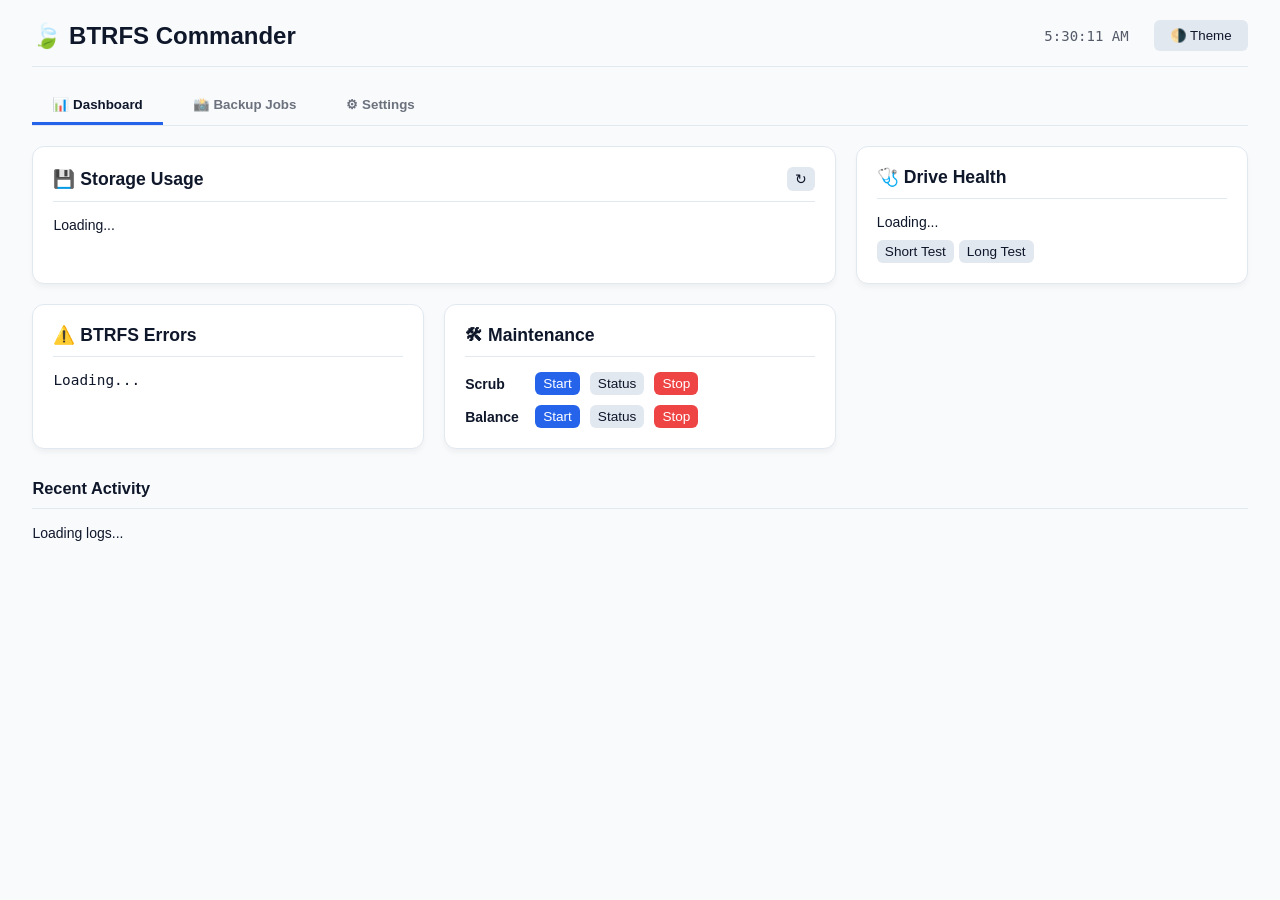
==== static/index.html @ 56ff6495 "Dev Init" ====
<!DOCTYPE html>
<html lang="en">
<head>
    <meta charset="UTF-8">
    <meta name="viewport" content="width=device-width, initial-scale=1.0">
    <title>BTRFS Commander</title>
    <style>
        :root {
            --bg: #f8fafc; --card: #ffffff; --text: #0f172a; --border: #e2e8f0;
            --accent: #2563eb; --accent-hover: #1d4ed8;
            --danger: #ef4444; --danger-bg: #fee2e2;
            --log-bg: #1e293b; --modal-overlay: rgba(0,0,0,0.75);
        }
        [data-theme="dark"] {
            --bg: #0f172a; --card: #1e293b; --text: #f1f5f9; --border: #334155;
            --accent: #3b82f6; --accent-hover: #60a5fa;
            --danger: #ef4444; --danger-bg: #450a0a;
            --log-bg: #020617;
        }
        body { font-family: -apple-system, BlinkMacSystemFont, "Segoe UI", Roboto, sans-serif; background: var(--bg); color: var(--text); margin: 0; padding: 20px; font-size: 14px; }
        .container { max-width: 98%; margin: 0 auto; }
        
        /* Layout */
        header { display: flex; justify-content: space-between; align-items: center; margin-bottom: 20px; border-bottom: 1px solid var(--border); padding-bottom: 15px; }
        h1 { margin: 0; font-size: 1.5rem; display: flex; align-items: center; gap: 10px; }
        
        /* Tabs */
        .tab-nav { display: flex; gap: 10px; margin-bottom: 20px; border-bottom: 1px solid var(--border); }
        .tab-btn { padding: 10px 20px; background: transparent; border: none; border-bottom: 3px solid transparent; color: var(--text); font-weight: 600; cursor: pointer; opacity: 0.6; transition: 0.2s; }
        .tab-btn:hover { opacity: 1; background: var(--border); }
        .tab-btn.active { border-bottom-color: var(--accent); opacity: 1; }
        .tab-content { display: none; animation: fadeIn 0.3s; }
        .tab-content.active { display: block; }
        @keyframes fadeIn { from { opacity: 0; transform: translateY(5px); } to { opacity: 1; transform: translateY(0); } }

        /* Grid */
        .grid { display: grid; grid-template-columns: repeat(auto-fit, minmax(350px, 1fr)); gap: 20px; }
        .card { background: var(--card); padding: 20px; border-radius: 12px; border: 1px solid var(--border); box-shadow: 0 4px 6px -1px rgba(0,0,0,0.05); display: flex; flex-direction: column; }
        h2 { margin: 0 0 15px 0; font-size: 1.1rem; border-bottom: 1px solid var(--border); padding-bottom: 10px; display: flex; justify-content: space-between; align-items: center; }

        /* Components */
        .btn { padding: 8px 16px; border-radius: 6px; border: none; cursor: pointer; font-weight: 500; background: var(--border); color: var(--text); transition: 0.2s; display: inline-flex; align-items: center; gap: 5px; }
        .btn:hover { filter: brightness(0.9); }
        .btn-primary { background: var(--accent); color: white; }
        .btn-danger { background: var(--danger); color: white; }
        .btn-sm { padding: 4px 8px; font-size: 0.85rem; }
        
        input, select { padding: 8px; width: 100%; border: 1px solid var(--border); border-radius: 6px; background: var(--bg); color: var(--text); box-sizing: border-box; }
        .form-group { margin-bottom: 15px; }
        label { display: block; margin-bottom: 5px; font-weight: 600; font-size: 0.9rem; }

        /* Specific Status Items */
        .ok-bold { font-weight: bold; color: #10b981; font-size: 1.1em; }
        .err-red { color: #ef4444; font-weight: bold; }

        /* Storage Bar */
        .storage-bar { height: 20px; background: var(--border); border-radius: 10px; overflow: hidden; display: flex; margin: 15px 0; }
        .seg { height: 100%; transition: width 0.5s ease; }
        .seg-used { background: var(--accent); }
        .seg-meta { background: #f59e0b; }
        .seg-free { background: #10b981; }
        .legend { display: flex; gap: 15px; font-size: 0.85rem; }
        .dot { width: 10px; height: 10px; border-radius: 50%; display: inline-block; margin-right: 5px; }

        /* Logs */
        .log-box { max-height: 400px; overflow-y: auto; display: flex; flex-direction: column; gap: 8px; }
        .log-entry { background: var(--bg); padding: 10px; border-radius: 6px; border: 1px solid var(--border); cursor: pointer; }
        .log-header { display: flex; justify-content: space-between; font-weight: 600; font-size: 0.9rem; }
        .log-meta { font-size: 0.8rem; opacity: 0.7; margin-top: 2px; }
        .log-output { display: none; background: var(--log-bg); color: #10b981; padding: 10px; border-radius: 4px; font-family: monospace; font-size: 0.85rem; margin-top: 10px; white-space: pre-wrap; }
        .log-entry.open .log-output { display: block; }
        
        .st-Success { color: #10b981; } .st-Failed { color: #ef4444; } .st-Warning { color: #f59e0b; }

        /* Modals */
        .modal { position: fixed; top: 0; left: 0; width: 100%; height: 100%; background: var(--modal-overlay); display: none; align-items: center; justify-content: center; z-index: 1000; backdrop-filter: blur(4px); }
        .modal.active { display: flex; }
        .modal-content { background: var(--card); width: 800px; max-width: 95%; max-height: 90vh; border-radius: 12px; padding: 25px; display: flex; flex-direction: column; box-shadow: 0 20px 25px -5px rgba(0,0,0,0.1); }
        .modal-body { overflow-y: auto; flex: 1; margin: 15px 0; border: 1px solid var(--border); border-radius: 6px; }
        
        /* Tables & Lists */
        .list-item { padding: 10px; border-bottom: 1px solid var(--border); display: flex; justify-content: space-between; align-items: center; }
        .list-item:hover { background: var(--bg); }
        .list-item.selected { background: var(--accent); color: white; }
        
        /* Job Cards */
        .job-card { background: var(--bg); border: 1px solid var(--border); border-radius: 8px; padding: 15px; margin-bottom: 15px; }
    </style>
</head>
<body>
    <div class="container">
        <header>
            <h1>🍃 BTRFS Commander</h1>
            <div style="display:flex; gap:10px; align-items:center">
                <span id="clock" style="font-family:monospace; margin-right:15px; opacity:0.7"></span>
                <button class="btn" onclick="toggleTheme()">🌗 Theme</button>
                <button class="btn btn-danger" onclick="logout()" id="logoutBtn" style="display:none">Logout</button>
            </div>
        </header>

        <div class="tab-nav">
            <button class="tab-btn active" onclick="switchTab('dashboard')">📊 Dashboard</button>
            <button class="tab-btn" onclick="switchTab('jobs')">📸 Backup Jobs</button>
            <button class="tab-btn" onclick="switchTab('settings')">⚙ Settings</button>
        </div>

        <!-- DASHBOARD TAB -->
        <div id="dashboard" class="tab-content active">
            <div class="grid">
                <!-- Storage -->
                <div class="card" style="grid-column: span 2;">
                    <h2>💾 Storage Usage <button class="btn btn-sm" onclick="loadStorage()">↻</button></h2>
                    <div id="storageLoading">Loading...</div>
                    <div id="storageContent" style="display:none">
                        <div class="storage-bar">
                            <div id="barUsed" class="seg seg-used" style="width:0%"></div>
                            <div id="barMeta" class="seg seg-meta" style="width:0%"></div>
                            <div id="barFree" class="seg seg-free" style="width:0%"></div>
                        </div>
                        <div class="legend">
                            <span><span class="dot seg-used"></span>Data: <b id="valUsed"></b></span>
                            <span><span class="dot seg-meta"></span>Metadata: <b id="valMeta"></b></span>
                            <span><span class="dot seg-free"></span>Free: <b id="valFree"></b></span>
                            <span style="margin-left:auto; color:gray">Unallocated: <b id="valUnalloc" style="color:var(--text)"></b></span>
                        </div>
                    </div>
                </div>

                <!-- Health -->
                <div class="card">
                    <h2>🩺 Drive Health</h2>
                    <div id="smartData">Loading...</div>
                    <div style="margin-top:10px; display:flex; gap:5px;">
                        <button class="btn btn-sm" onclick="runSmart('short')">Short Test</button>
                        <button class="btn btn-sm" onclick="runSmart('long')">Long Test</button>
                    </div>
                </div>

                <!-- BTRFS Stats -->
                <div class="card">
                    <h2>⚠️ BTRFS Errors</h2>
                    <div id="btrfsStats" style="font-family:monospace; font-size:0.9rem;">Loading...</div>
                </div>

                <!-- Maintenance -->
                <div class="card">
                    <h2>🛠 Maintenance</h2>
                    <div style="display:flex; flex-direction:column; gap:10px;">
                        <div style="display:flex; gap:10px; align-items:center;">
                            <strong style="width:60px">Scrub</strong>
                            <button class="btn btn-primary btn-sm" onclick="doAction('scrub','start')">Start</button>
                            <button class="btn btn-sm" onclick="doAction('scrub','status',true)">Status</button>
                            <button class="btn btn-danger btn-sm" onclick="doAction('scrub','cancel')">Stop</button>
                        </div>
                        <div style="display:flex; gap:10px; align-items:center;">
                            <strong style="width:60px">Balance</strong>
                            <button class="btn btn-primary btn-sm" onclick="doAction('balance','start')">Start</button>
                            <button class="btn btn-sm" onclick="doAction('balance','status',true)">Status</button>
                            <button class="btn btn-danger btn-sm" onclick="doAction('balance','cancel')">Stop</button>
                        </div>
                    </div>
                </div>
            </div>

            <h3 style="margin-top:30px; border-bottom:1px solid var(--border); padding-bottom:10px;">Recent Activity</h3>
            <div id="dashLogs" class="log-box">Loading logs...</div>
        </div>

        <!-- JOBS TAB -->
        <div id="jobs" class="tab-content">
            <div class="grid">
                <div class="card" style="grid-column: span 2">
                    <h2>📸 Backup Jobs <button class="btn btn-primary btn-sm" onclick="editJob('new')">+ New Job</button></h2>
                    <div id="jobList">Loading...</div>
                </div>
                
                <div class="card">
                    <h2>⚠️ Danger Zone</h2>
                    <div style="display:flex; flex-direction:column; gap:10px;">
                        <button class="btn" onclick="clearLogs()">Clear Log History</button>
                        <button class="btn btn-danger" onclick="purgeAll()">🔥 Purge ALL Snapshots</button>
                    </div>
                </div>
            </div>
            
            <h3 style="margin-top:30px;">Full History</h3>
            <div id="fullLogs" class="log-box"></div>
        </div>

        <!-- SETTINGS TAB -->
        <div id="settings" class="tab-content">
            <div class="card" style="max-width:600px">
                <h2>⚙ Global Settings</h2>
                <form id="globalForm">
                    <div class="form-group">
                        <label>Target Drive (Scrub/Balance/Health)</label>
                        <input type="text" id="target_drive" placeholder="/host/mnt/data">
                        <small style="opacity:0.7">The drive mounted in Docker to perform maintenance on.</small>
                    </div>

                    <div class="form-group">
                        <label>Log Level</label>
                        <select id="log_level">
                            <option value="NONE">None</option>
                            <option value="DEFAULT">Default (Standard)</option>
                            <option value="VERBOSE">Verbose (Debug everything)</option>
                        </select>
                    </div>

                    <h3>Global Schedules</h3>
                    <div id="globalScheds"></div>

                    <button type="submit" class="btn btn-primary" style="width:100%; justify-content:center; margin-top:20px;">Save Global Config</button>
                </form>
            </div>
        </div>
    </div>

    <!-- Job Modal (Updated with Advanced Features) -->
    <div id="jobModal" class="modal">
        <div class="modal-content">
            <h2>Edit Backup Job</h2>
            <form id="jobForm">
                <input type="hidden" id="j_id">
                <div class="form-group"><label>Name</label><input type="text" id="j_name" required></div>
                <div style="display:grid; grid-template-columns:1fr 1fr; gap:15px;">
                    <div class="form-group"><label>Source Path</label><input type="text" id="j_src" required></div>
                    <div class="form-group"><label>Destination Path</label><input type="text" id="j_dest" required></div>
                </div>
                
                <div style="display:grid; grid-template-columns:1fr 1fr; gap:15px; margin-bottom:15px;">
                    <div style="background:var(--bg); padding:15px; border-radius:8px;">
                        <label style="display:flex; justify-content:space-between"><span>Schedule</span> <input type="checkbox" id="j_sched_en" style="width:auto"></label>
                        <div style="display:flex; gap:5px; margin-top:5px;">
                            <select id="j_sched_type"><option value="every_x">Every X</option><option value="cron">Cron</option></select>
                            <input type="text" id="j_sched_val" placeholder="15" style="width:50px">
                            <select id="j_sched_unit" style="width:70px"><option value="minutes">Min</option><option value="hours">Hr</option><option value="days">Day</option></select>
                        </div>
                    </div>
                    <div style="background:var(--bg); padding:15px; border-radius:8px;">
                        <label style="display:flex; justify-content:space-between"><span>Retention</span> <input type="checkbox" id="j_ret_en" style="width:auto"></label>
                        <div style="display:flex; gap:5px; margin-top:5px;">
                            <select id="j_ret_mode"><option value="count">Count</option><option value="time">Time</option></select>
                            <input type="number" id="j_ret_val" placeholder="10" style="width:50px">
                            <select id="j_ret_unit" style="width:70px"><option value="days">Day</option><option value="weeks">Wk</option></select>
                        </div>
                    </div>
                </div>

                <details style="background:var(--bg); padding:15px; border-radius:8px; margin-bottom:15px;">
                    <summary style="cursor:pointer; font-weight:600">Advanced (Hooks & Replication)</summary>
                    <div style="margin-top:10px; display:grid; gap:10px;">
                        <div class="form-group"><label>Pre-Hook Command</label><input type="text" id="j_pre" placeholder="e.g. docker stop db"></div>
                        <div class="form-group"><label>Post-Hook Command</label><input type="text" id="j_post" placeholder="e.g. docker start db"></div>
                        <hr style="width:100%; border:0; border-top:1px solid var(--border)">
                        <label style="display:flex; gap:10px; align-items:center;">
                            <input type="checkbox" id="j_repl_en" style="width:auto"> Enable Replication (Send/Receive)
                        </label>
                        <div class="form-group"><label>Replication Target</label><input type="text" id="j_repl_dest" placeholder="/host/mnt/backup_drive/folder"></div>
                    </div>
                </details>

                <div style="margin-top:20px; display:flex; justify-content:flex-end; gap:10px;">
                    <button type="button" class="btn btn-danger" onclick="deleteJob()">Delete</button>
                    <button type="button" class="btn" onclick="closeModal('jobModal')">Cancel</button>
                    <button type="submit" class="btn btn-primary">Save Job</button>
                </div>
            </form>
        </div>
    </div>

    <!-- Output Modal -->
    <div id="outputModal" class="modal">
        <div class="modal-content" style="height: auto; max-height:80vh;">
            <h2>Command Output <button class="btn btn-sm" onclick="closeModal('outputModal')" style="float:right">Close</button></h2>
            <div id="cmdOutput" class="log-output" style="display:block; max-height:50vh; overflow:auto;"></div>
        </div>
    </div>

    <!-- Snapshots List Modal (Updated with Diff & Rollback) -->
    <div id="snapListModal" class="modal">
        <div class="modal-content">
            <div style="display:flex; justify-content:space-between; align-items:center; margin-bottom:10px;">
                <h2 style="margin:0">Snapshots</h2>
                <div style="display:flex; gap:10px">
                    <button class="btn btn-primary btn-sm" onclick="compareSnapshots()">🔍 Compare Selected (2)</button>
                    <button class="btn btn-sm" onclick="closeModal('snapListModal')">Close</button>
                </div>
            </div>
            <div id="snapListContainer" class="modal-body"></div>
        </div>
    </div>

    <!-- Browser Modal -->
    <div id="browserModal" class="modal">
        <div class="modal-content">
            <h2>Browse <button class="btn btn-sm" onclick="closeModal('browserModal')" style="float:right">Close</button></h2>
            <div style="padding:10px; background:var(--bg); margin-bottom:10px; display:flex; gap:10px; align-items:center;">
                <button class="btn btn-sm" onclick="browseUp()">⬆ Up</button>
                <code id="browserPath" style="flex:1"></code>
            </div>
            <div id="fileList" class="modal-body"></div>
        </div>
    </div>

    <script>
        const API = '/api';
        let config = { jobs: [] };
        let currentBrowserPath = "";
        let selectedSnaps = [];
        let currentJobId = "";

        // --- Core ---
        function switchTab(id) {
            document.querySelectorAll('.tab-content').forEach(e => e.classList.remove('active'));
            document.querySelectorAll('.tab-btn').forEach(e => e.classList.remove('active'));
            document.getElementById(id).classList.add('active');
            event.target.classList.add('active');
            if(id === 'dashboard') loadDashboard();
            if(id === 'jobs') renderJobs();
        }

        async function loadConfig() {
            const res = await fetch(`${API}/config`);
            if(res.status === 401) { document.body.innerHTML = "<h2 style='text-align:center'>Unauthorized. <a href='/api/login'>Login</a></h2>"; return; }
            config = await res.json();
            
            // Global
            document.getElementById('target_drive').value = config.target_drive || '';
            document.getElementById('log_level').value = config.log_level || 'DEFAULT';
            
            // Scheds
            const renderSched = (key, name, c) => `
                <div style="display:flex; justify-content:space-between; align-items:center; background:var(--bg); padding:10px; border-radius:6px; margin-bottom:5px;">
                    <span>${name}</span>
                    <div style="display:flex; gap:5px; align-items:center;">
                        <input type="checkbox" style="width:auto" ${c.enabled?'checked':''} onchange="config.${key}.enabled=this.checked">
                        <input type="text" value="${c.value}" style="width:60px" onchange="config.${key}.value=this.value">
                        <select style="width:80px" onchange="config.${key}.unit=this.value">
                            <option value="days" ${c.unit=='days'?'selected':''}>Days</option>
                            <option value="hours" ${c.unit=='hours'?'selected':''}>Hrs</option>
                        </select>
                    </div>
                </div>`;
            
            document.getElementById('globalScheds').innerHTML = 
                renderSched('scrub_sched', 'Auto Scrub', config.scrub_sched) +
                renderSched('balance_sched', 'Auto Balance', config.balance_sched);

            renderJobs();
            loadDashboard();
            
            // Check Auth Cookie for Logout Button
            if(document.cookie.includes('session_token')) document.getElementById('logoutBtn').style.display = 'block';
        }

        function logout() {
            document.cookie = "session_token=; expires=Thu, 01 Jan 1970 00:00:00 UTC; path=/;";
            window.location.reload();
        }

        // --- Dashboard ---
        async function loadDashboard() {
            fetch(`${API}/storage/usage`).then(r=>r.json()).then(data => {
                document.getElementById('storageLoading').style.display = 'none';
                document.getElementById('storageContent').style.display = 'block';
                const toGB = (b) => (b/1024/1024/1024).toFixed(1) + " GB";
                document.getElementById('valUsed').innerText = toGB(data.used);
                document.getElementById('valMeta').innerText = toGB(data.metadata_used);
                document.getElementById('valFree').innerText = toGB(data.free);
                document.getElementById('valUnalloc').innerText = toGB(data.device_unallocated);
                
                const usedPct = (data.used / data.device_size) * 100;
                const metaPct = ((data.device_allocated - data.used) / data.device_size) * 100; // rough approx for visuals
                const freePct = 100 - usedPct - metaPct;
                document.getElementById('barUsed').style.width = usedPct + "%";
                document.getElementById('barMeta').style.width = metaPct + "%";
                document.getElementById('barFree').style.width = freePct + "%";
            });

            fetch(`${API}/health/btrfs`).then(r=>r.json()).then(data => {
                let html = "";
                for(const [dev, stats] of Object.entries(data)) {
                    let rows = "";
                    for(const [k,v] of Object.entries(stats)) {
                        let color = (v === "OK" || v == "0") ? "#10b981" : "#ef4444";
                        let weight = (v === "OK") ? "ok-bold" : (v!="0"?"err-red":"");
                        rows += `<div>${k}: <span class="${weight}" style="color:${color}">${v}</span></div>`;
                    }
                    html += `<div style="margin-bottom:5px;"><strong>${dev}</strong>${rows}</div>`;
                }
                document.getElementById('btrfsStats').innerHTML = html || "No stats";
            });

            fetch(`${API}/health/smart`).then(r=>r.json()).then(data => {
                const s = data.smart_status?.passed ? "PASSED" : "FAILED";
                const c = data.smart_status?.passed ? "#10b981" : "#ef4444";
                document.getElementById('smartData').innerHTML = `
                    <div>Model: <b>${data.model_name || 'Unknown'}</b></div>
                    <div>Status: <b style="color:${c}">${s}</b></div>
                    <div>Temp: <b>${data.temperature?.current || '?'}°C</b></div>
                `;
            });
            loadLogs();
        }

        // --- Jobs ---
        function renderJobs() {
            const list = document.getElementById('jobList');
            if(!config.jobs || config.jobs.length === 0) { list.innerHTML = "<p style='padding:20px; text-align:center'>No jobs configured.</p>"; return; }
            
            list.innerHTML = config.jobs.map((j, i) => `
                <div class="job-card">
                    <div style="display:flex; justify-content:space-between; margin-bottom:10px;">
                        <h3 style="margin:0">${j.name}</h3>
                        <div>
                            <button class="btn btn-sm" onclick="editJob(${i})">Edit</button>
                            <button class="btn btn-primary btn-sm" onclick="runJob('${j.id}')">Run Now</button>
                        </div>
                    </div>
                    <div style="display:grid; grid-template-columns:1fr 1fr; gap:10px; font-size:0.9rem; opacity:0.8;">
                        <div>Src: ${j.source}</div>
                        <div>Dest: ${j.dest}</div>
                        <div>Sched: ${j.schedule.enabled ? j.schedule.value + ' ' + j.schedule.unit : 'Off'}</div>
                        <div>Hooks: ${j.pre_command || j.post_command ? '✅' : '❌'}</div>
                    </div>
                    <button class="btn btn-sm" style="width:100%; margin-top:10px;" onclick="viewSnapshots('${j.id}')">📂 View Snapshots</button>
                </div>
            `).join('');
        }

        // --- Modals & Actions ---
        
        async function doAction(type, action, output=false) {
            if(!confirm("Are you sure?")) return;
            const res = await fetch(`${API}/action/${type}?action=${action}`);
            const data = await res.json();
            if(output) pollLog(data.id); else { alert("Started"); loadLogs(); }
        }

        async function runJob(id) {
            if(!confirm("Run job?")) return;
            await fetch(`${API}/action/job?id=${id}`);
            loadLogs();
        }

        async function runSmart(type) {
            const res = await fetch(`${API}/health/test?type=${type}`);
            const data = await res.json();
            pollLog(data.id);
        }

        async function loadLogs() {
            const res = await fetch(`${API}/history`);
            const logs = await res.json();
            const render = (ls) => ls.map(l => `
                <div class="log-entry" onclick="this.classList.toggle('open')">
                    <div class="log-header">
                        <span>${l.emoji} ${l.type}</span>
                        <span class="st-${l.status.split(' ')[0]}">${l.status}</span>
                    </div>
                    <div class="log-meta">${l.timestamp} • ${l.duration}</div>
                    <div class="log-output">${l.output}</div>
                </div>
            `).join('');
            document.getElementById('dashLogs').innerHTML = render(logs.slice(0, 8));
            document.getElementById('fullLogs').innerHTML = render(logs);
        }

        function pollLog(id) {
            document.getElementById('outputModal').classList.add('active');
            const el = document.getElementById('cmdOutput');
            el.innerText = "Waiting for output...";
            const interval = setInterval(async () => {
                const res = await fetch(`${API}/history`);
                const logs = await res.json();
                const l = logs.find(x => x.id === id);
                if(l) {
                    el.innerText = l.output || "Running...";
                    if(l.status !== "Running...") clearInterval(interval);
                }
            }, 1000);
        }

        // --- Snapshots & Diff & Restore ---
        async function viewSnapshots(jobId) {
            currentJobId = jobId;
            selectedSnaps = [];
            document.getElementById('snapListModal').classList.add('active');
            const res = await fetch(`${API}/snapshots/list?job_id=${jobId}`);
            const list = await res.json();
            document.getElementById('snapListContainer').innerHTML = list.length ? list.map(s => `
                <div class="list-item">
                    <div style="display:flex; align-items:center; gap:10px;">
                        <input type="checkbox" onchange="selectSnap(this, '${s.path}')">
                        <div>
                            <div style="font-weight:bold; font-family:monospace">${s.name}</div>
                            <div style="font-size:0.8rem; opacity:0.6">${s.date}</div>
                        </div>
                    </div>
                    <div style="display:flex; gap:5px;">
                        <button class="btn btn-sm" onclick="rollback('${s.path}')" title="Restore this version">♻️</button>
                        <button class="btn btn-sm" onclick="browse('${s.path}')">📂</button>
                        <button class="btn btn-danger btn-sm" onclick="delSnap('${s.path}')">🗑</button>
                    </div>
                </div>
            `).join('') : "No snapshots found.";
        }

        function selectSnap(cb, path) {
            if(cb.checked) selectedSnaps.push(path);
            else selectedSnaps = selectedSnaps.filter(p => p !== path);
        }

        async function compareSnapshots() {
            if(selectedSnaps.length !== 2) { alert("Select exactly 2 snapshots to compare."); return; }
            const res = await fetch(`${API}/snapshots/diff?a=${encodeURIComponent(selectedSnaps[0])}&b=${encodeURIComponent(selectedSnaps[1])}`);
            const data = await res.json();
            pollLog(data.id);
        }

        async function rollback(path) {
            if(confirm("⚠ WARNING: This will overwrite your current live data with this snapshot! The current state will be saved as a backup folder. Continue?")) {
                const res = await fetch(`${API}/snapshots/rollback?job_id=${currentJobId}&path=${encodeURIComponent(path)}`);
                if(res.ok) { alert("Rollback triggered. Reboot might be required depending on path."); loadLogs(); }
            }
        }

        async function browse(path) {
            currentBrowserPath = path;
            document.getElementById('browserModal').classList.add('active');
            document.getElementById('browserPath').innerText = path;
            
            const res = await fetch(`${API}/browser/list?path=${encodeURIComponent(path)}`);
            if(!res.ok) { document.getElementById('fileList').innerHTML = "Access Denied"; return; }
            const files = await res.json();
            
            document.getElementById('fileList').innerHTML = files.map(f => `
                <div class="list-item" onclick="${f.is_dir ? `browse('${f.path.replace(/\\/g, "\\\\")}')` : `download('${f.path.replace(/\\/g, "\\\\")}')`}">
                    <span style="display:flex; align-items:center; gap:10px;">
                        ${f.is_dir ? '📁' : '📄'} ${f.name}
                    </span>
                    <span style="font-size:0.8rem; opacity:0.6">${(f.size/1024).toFixed(1)} KB</span>
                </div>
            `).join('');
        }

        function browseUp() { const p = currentBrowserPath.split('/'); p.pop(); browse(p.join('/')); }
        function download(path) { window.location.href = `${API}/browser/download?path=${encodeURIComponent(path)}`; }
        async function delSnap(path) { if(confirm("Delete?")) { await fetch(`${API}/snapshots/delete?path=${encodeURIComponent(path)}`); viewSnapshots(currentJobId); } }
        async function clearLogs() { if(confirm("Clear?")) { await fetch(`${API}/logs/clear`); loadLogs(); } }
        async function purgeAll() { if(prompt("Type DELETE") === "DELETE") { await fetch(`${API}/action/purge_all`); loadLogs(); } }

        // --- Config Logic ---
        document.getElementById('globalForm').onsubmit = async (e) => {
            e.preventDefault();
            config.target_drive = document.getElementById('target_drive').value;
            config.log_level = document.getElementById('log_level').value;
            await saveConfig();
        };

        async function saveConfig() {
            await fetch(`${API}/config`, { method:'POST', body: JSON.stringify(config) });
            alert("Saved");
            loadConfig();
        }

        // Job Editing
        function editJob(idx) {
            document.getElementById('jobModal').classList.add('active');
            if(idx === 'new') {
                document.getElementById('jobForm').reset();
                document.getElementById('j_id').value = "new";
            } else {
                const j = config.jobs[idx];
                document.getElementById('j_id').value = j.id;
                document.getElementById('j_name').value = j.name;
                document.getElementById('j_src').value = j.source;
                document.getElementById('j_dest').value = j.dest;
                // Sched
                document.getElementById('j_sched_en').checked = j.schedule.enabled;
                document.getElementById('j_sched_type').value = j.schedule.type;
                document.getElementById('j_sched_val').value = j.schedule.value;
                document.getElementById('j_sched_unit').value = j.schedule.unit;
                // Ret
                document.getElementById('j_ret_en').checked = j.retention.enabled;
                document.getElementById('j_ret_mode').value = j.retention.mode;
                document.getElementById('j_ret_val').value = j.retention.value;
                document.getElementById('j_ret_unit').value = j.retention.unit;
                // Advanced
                document.getElementById('j_pre').value = j.pre_command || "";
                document.getElementById('j_post').value = j.post_command || "";
                document.getElementById('j_repl_en').checked = j.replication?.enabled || false;
                document.getElementById('j_repl_dest').value = j.replication?.target_dest || "";
            }
        }

        document.getElementById('jobForm').onsubmit = (e) => {
            e.preventDefault();
            const id = document.getElementById('j_id').value;
            const job = {
                id: id === "new" ? Date.now().toString() : id,
                name: document.getElementById('j_name').value,
                source: document.getElementById('j_src').value,
                dest: document.getElementById('j_dest').value,
                schedule: {
                    enabled: document.getElementById('j_sched_en').checked,
                    type: document.getElementById('j_sched_type').value,
                    value: document.getElementById('j_sched_val').value,
                    unit: document.getElementById('j_sched_unit').value,
                },
                retention: {
                    enabled: document.getElementById('j_ret_en').checked,
                    mode: document.getElementById('j_ret_mode').value,
                    value: parseInt(document.getElementById('j_ret_val').value),
                    unit: document.getElementById('j_ret_unit').value,
                },
                pre_command: document.getElementById('j_pre').value,
                post_command: document.getElementById('j_post').value,
                replication: {
                    enabled: document.getElementById('j_repl_en').checked,
                    target_dest: document.getElementById('j_repl_dest').value
                }
            };

            if(id === "new") { if(!config.jobs) config.jobs=[]; config.jobs.push(job); }
            else { const i = config.jobs.findIndex(x=>x.id===id); if(i>-1) config.jobs[i]=job; }
            
            saveConfig();
            closeModal('jobModal');
        };

        function deleteJob() {
            if(!confirm("Delete Job?")) return;
            const id = document.getElementById('j_id').value;
            config.jobs = config.jobs.filter(x => x.id !== id);
            saveConfig();
            closeModal('jobModal');
        }

        // Utils
        function closeModal(id) { document.getElementById(id).classList.remove('active'); }
        function toggleTheme() {
            const b = document.body;
            b.setAttribute('data-theme', b.getAttribute('data-theme')==='dark'?'light':'dark');
        }
        setInterval(() => document.getElementById('clock').innerText = new Date().toLocaleTimeString(), 1000);

        // Init
        loadConfig();
        setInterval(loadDashboard, 10000);
    </script>
</body>
</html>
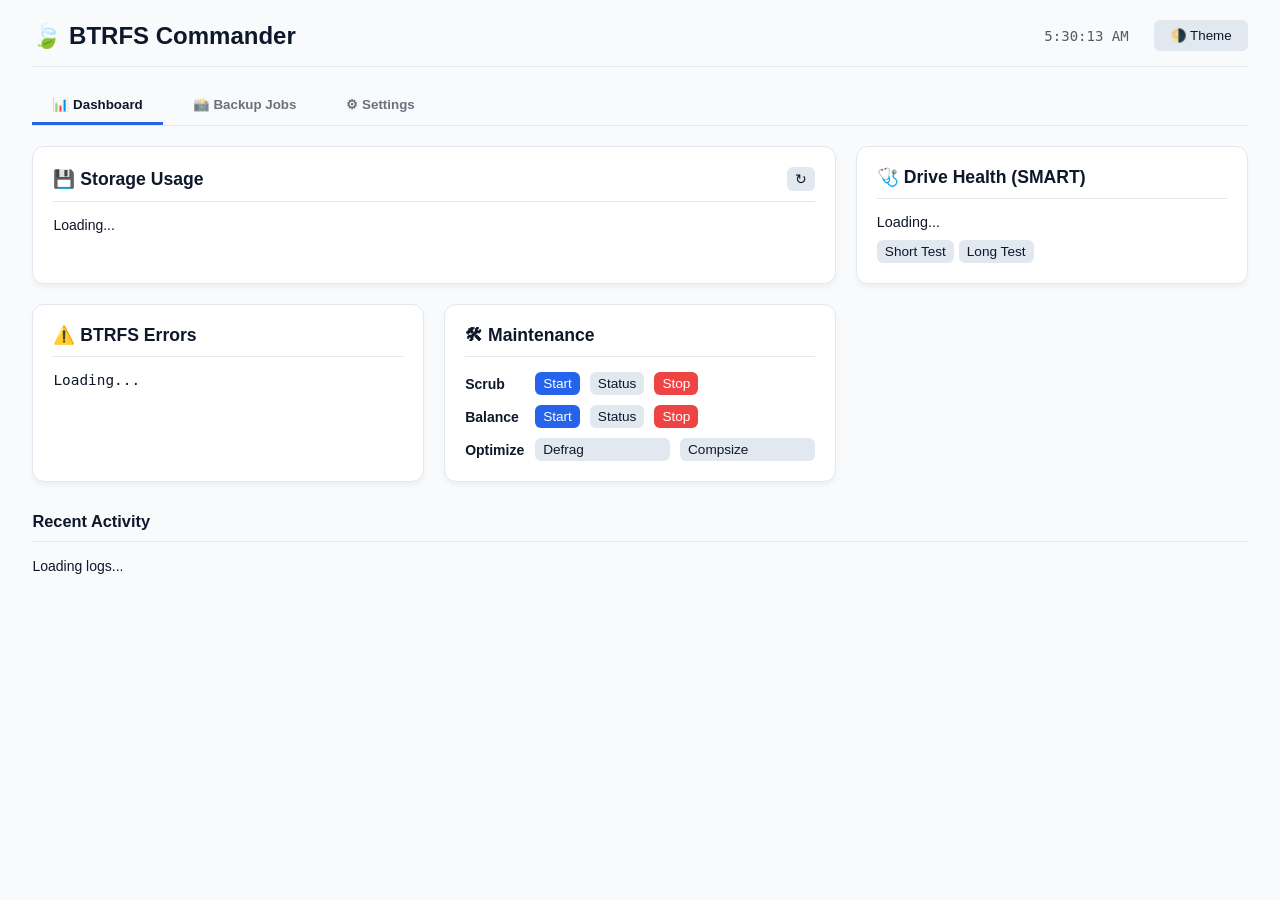
==== commit bd4eb29f: "Fix: bugs" ====
--- a/static/index.html
+++ b/static/index.html
@@ -4,88 +4,8 @@
     <meta charset="UTF-8">
     <meta name="viewport" content="width=device-width, initial-scale=1.0">
     <title>BTRFS Commander</title>
-    <style>
-        :root {
-            --bg: #f8fafc; --card: #ffffff; --text: #0f172a; --border: #e2e8f0;
-            --accent: #2563eb; --accent-hover: #1d4ed8;
-            --danger: #ef4444; --danger-bg: #fee2e2;
-            --log-bg: #1e293b; --modal-overlay: rgba(0,0,0,0.75);
-        }
-        [data-theme="dark"] {
-            --bg: #0f172a; --card: #1e293b; --text: #f1f5f9; --border: #334155;
-            --accent: #3b82f6; --accent-hover: #60a5fa;
-            --danger: #ef4444; --danger-bg: #450a0a;
-            --log-bg: #020617;
-        }
-        body { font-family: -apple-system, BlinkMacSystemFont, "Segoe UI", Roboto, sans-serif; background: var(--bg); color: var(--text); margin: 0; padding: 20px; font-size: 14px; }
-        .container { max-width: 98%; margin: 0 auto; }
-        
-        /* Layout */
-        header { display: flex; justify-content: space-between; align-items: center; margin-bottom: 20px; border-bottom: 1px solid var(--border); padding-bottom: 15px; }
-        h1 { margin: 0; font-size: 1.5rem; display: flex; align-items: center; gap: 10px; }
-        
-        /* Tabs */
-        .tab-nav { display: flex; gap: 10px; margin-bottom: 20px; border-bottom: 1px solid var(--border); }
-        .tab-btn { padding: 10px 20px; background: transparent; border: none; border-bottom: 3px solid transparent; color: var(--text); font-weight: 600; cursor: pointer; opacity: 0.6; transition: 0.2s; }
-        .tab-btn:hover { opacity: 1; background: var(--border); }
-        .tab-btn.active { border-bottom-color: var(--accent); opacity: 1; }
-        .tab-content { display: none; animation: fadeIn 0.3s; }
-        .tab-content.active { display: block; }
-        @keyframes fadeIn { from { opacity: 0; transform: translateY(5px); } to { opacity: 1; transform: translateY(0); } }
-
-        /* Grid */
-        .grid { display: grid; grid-template-columns: repeat(auto-fit, minmax(350px, 1fr)); gap: 20px; }
-        .card { background: var(--card); padding: 20px; border-radius: 12px; border: 1px solid var(--border); box-shadow: 0 4px 6px -1px rgba(0,0,0,0.05); display: flex; flex-direction: column; }
-        h2 { margin: 0 0 15px 0; font-size: 1.1rem; border-bottom: 1px solid var(--border); padding-bottom: 10px; display: flex; justify-content: space-between; align-items: center; }
-
-        /* Components */
-        .btn { padding: 8px 16px; border-radius: 6px; border: none; cursor: pointer; font-weight: 500; background: var(--border); color: var(--text); transition: 0.2s; display: inline-flex; align-items: center; gap: 5px; }
-        .btn:hover { filter: brightness(0.9); }
-        .btn-primary { background: var(--accent); color: white; }
-        .btn-danger { background: var(--danger); color: white; }
-        .btn-sm { padding: 4px 8px; font-size: 0.85rem; }
-        
-        input, select { padding: 8px; width: 100%; border: 1px solid var(--border); border-radius: 6px; background: var(--bg); color: var(--text); box-sizing: border-box; }
-        .form-group { margin-bottom: 15px; }
-        label { display: block; margin-bottom: 5px; font-weight: 600; font-size: 0.9rem; }
-
-        /* Specific Status Items */
-        .ok-bold { font-weight: bold; color: #10b981; font-size: 1.1em; }
-        .err-red { color: #ef4444; font-weight: bold; }
-
-        /* Storage Bar */
-        .storage-bar { height: 20px; background: var(--border); border-radius: 10px; overflow: hidden; display: flex; margin: 15px 0; }
-        .seg { height: 100%; transition: width 0.5s ease; }
-        .seg-used { background: var(--accent); }
-        .seg-meta { background: #f59e0b; }
-        .seg-free { background: #10b981; }
-        .legend { display: flex; gap: 15px; font-size: 0.85rem; }
-        .dot { width: 10px; height: 10px; border-radius: 50%; display: inline-block; margin-right: 5px; }
-
-        /* Logs */
-        .log-box { max-height: 400px; overflow-y: auto; display: flex; flex-direction: column; gap: 8px; }
-        .log-entry { background: var(--bg); padding: 10px; border-radius: 6px; border: 1px solid var(--border); cursor: pointer; }
-        .log-header { display: flex; justify-content: space-between; font-weight: 600; font-size: 0.9rem; }
-        .log-meta { font-size: 0.8rem; opacity: 0.7; margin-top: 2px; }
-        .log-output { display: none; background: var(--log-bg); color: #10b981; padding: 10px; border-radius: 4px; font-family: monospace; font-size: 0.85rem; margin-top: 10px; white-space: pre-wrap; }
-        .log-entry.open .log-output { display: block; }
-        
-        .st-Success { color: #10b981; } .st-Failed { color: #ef4444; } .st-Warning { color: #f59e0b; }
-
-        /* Modals */
-        .modal { position: fixed; top: 0; left: 0; width: 100%; height: 100%; background: var(--modal-overlay); display: none; align-items: center; justify-content: center; z-index: 1000; backdrop-filter: blur(4px); }
-        .modal.active { display: flex; }
-        .modal-content { background: var(--card); width: 800px; max-width: 95%; max-height: 90vh; border-radius: 12px; padding: 25px; display: flex; flex-direction: column; box-shadow: 0 20px 25px -5px rgba(0,0,0,0.1); }
-        .modal-body { overflow-y: auto; flex: 1; margin: 15px 0; border: 1px solid var(--border); border-radius: 6px; }
-        
-        /* Tables & Lists */
-        .list-item { padding: 10px; border-bottom: 1px solid var(--border); display: flex; justify-content: space-between; align-items: center; }
-        .list-item:hover { background: var(--bg); }
-        .list-item.selected { background: var(--accent); color: white; }
-        
-        /* Job Cards */
-        .job-card { background: var(--bg); border: 1px solid var(--border); border-radius: 8px; padding: 15px; margin-bottom: 15px; }
-    </style>
+    <link rel="stylesheet" href="css/style.css">
+    <script type="module" src="js/app.js"></script>
 </head>
 <body>
     <div class="container">
@@ -128,8 +48,8 @@
 
                 <!-- Health -->
                 <div class="card">
-                    <h2>🩺 Drive Health</h2>
-                    <div id="smartData">Loading...</div>
+                    <h2>🩺 Drive Health (SMART)</h2>
+                    <div id="smartData" style="font-size:0.9rem">Loading...</div>
                     <div style="margin-top:10px; display:flex; gap:5px;">
                         <button class="btn btn-sm" onclick="runSmart('short')">Short Test</button>
                         <button class="btn btn-sm" onclick="runSmart('long')">Long Test</button>
@@ -158,6 +78,11 @@
                             <button class="btn btn-sm" onclick="doAction('balance','status',true)">Status</button>
                             <button class="btn btn-danger btn-sm" onclick="doAction('balance','cancel')">Stop</button>
                         </div>
+                        <div style="display:flex; gap:10px; align-items:center;">
+                            <strong style="width:60px">Optimize</strong>
+                            <button class="btn btn-sm" style="flex:1" onclick="doAction('defrag')">Defrag</button>
+                            <button class="btn btn-sm" style="flex:1" onclick="doAction('compsize','',true)">Compsize</button>
+                        </div>
                     </div>
                 </div>
             </div>
@@ -173,7 +98,6 @@
                     <h2>📸 Backup Jobs <button class="btn btn-primary btn-sm" onclick="editJob('new')">+ New Job</button></h2>
                     <div id="jobList">Loading...</div>
                 </div>
-                
                 <div class="card">
                     <h2>⚠️ Danger Zone</h2>
                     <div style="display:flex; flex-direction:column; gap:10px;">
@@ -182,7 +106,6 @@
                     </div>
                 </div>
             </div>
-            
             <h3 style="margin-top:30px;">Full History</h3>
             <div id="fullLogs" class="log-box"></div>
         </div>
@@ -193,30 +116,26 @@
                 <h2>⚙ Global Settings</h2>
                 <form id="globalForm">
                     <div class="form-group">
-                        <label>Target Drive (Scrub/Balance/Health)</label>
+                        <label>Target Drive</label>
                         <input type="text" id="target_drive" placeholder="/host/mnt/data">
-                        <small style="opacity:0.7">The drive mounted in Docker to perform maintenance on.</small>
-                    </div>
-
+                    </div>
                     <div class="form-group">
                         <label>Log Level</label>
                         <select id="log_level">
                             <option value="NONE">None</option>
-                            <option value="DEFAULT">Default (Standard)</option>
-                            <option value="VERBOSE">Verbose (Debug everything)</option>
+                            <option value="DEFAULT">Default</option>
+                            <option value="VERBOSE">Verbose</option>
                         </select>
                     </div>
-
                     <h3>Global Schedules</h3>
                     <div id="globalScheds"></div>
-
                     <button type="submit" class="btn btn-primary" style="width:100%; justify-content:center; margin-top:20px;">Save Global Config</button>
                 </form>
             </div>
         </div>
     </div>
 
-    <!-- Job Modal (Updated with Advanced Features) -->
+    <!-- Job Modal (WITH RESTORED ADVANCED SECTION) -->
     <div id="jobModal" class="modal">
         <div class="modal-content">
             <h2>Edit Backup Job</h2>
@@ -240,7 +159,7 @@
                     <div style="background:var(--bg); padding:15px; border-radius:8px;">
                         <label style="display:flex; justify-content:space-between"><span>Retention</span> <input type="checkbox" id="j_ret_en" style="width:auto"></label>
                         <div style="display:flex; gap:5px; margin-top:5px;">
-                            <select id="j_ret_mode"><option value="count">Count</option><option value="time">Time</option></select>
+                            <select id="j_ret_mode" onchange="toggleJobRetentionUI()"><option value="count">Count</option><option value="time">Time</option></select>
                             <input type="number" id="j_ret_val" placeholder="10" style="width:50px">
                             <select id="j_ret_unit" style="width:70px"><option value="days">Day</option><option value="weeks">Wk</option></select>
                         </div>
@@ -272,12 +191,12 @@
     <!-- Output Modal -->
     <div id="outputModal" class="modal">
         <div class="modal-content" style="height: auto; max-height:80vh;">
-            <h2>Command Output <button class="btn btn-sm" onclick="closeModal('outputModal')" style="float:right">Close</button></h2>
+            <h2>Output <button class="btn btn-sm" onclick="closeModal('outputModal')" style="float:right">Close</button></h2>
             <div id="cmdOutput" class="log-output" style="display:block; max-height:50vh; overflow:auto;"></div>
         </div>
     </div>
 
-    <!-- Snapshots List Modal (Updated with Diff & Rollback) -->
+    <!-- Snapshots List Modal -->
     <div id="snapListModal" class="modal">
         <div class="modal-content">
             <div style="display:flex; justify-content:space-between; align-items:center; margin-bottom:10px;">
@@ -302,353 +221,5 @@
             <div id="fileList" class="modal-body"></div>
         </div>
     </div>
-
-    <script>
-        const API = '/api';
-        let config = { jobs: [] };
-        let currentBrowserPath = "";
-        let selectedSnaps = [];
-        let currentJobId = "";
-
-        // --- Core ---
-        function switchTab(id) {
-            document.querySelectorAll('.tab-content').forEach(e => e.classList.remove('active'));
-            document.querySelectorAll('.tab-btn').forEach(e => e.classList.remove('active'));
-            document.getElementById(id).classList.add('active');
-            event.target.classList.add('active');
-            if(id === 'dashboard') loadDashboard();
-            if(id === 'jobs') renderJobs();
-        }
-
-        async function loadConfig() {
-            const res = await fetch(`${API}/config`);
-            if(res.status === 401) { document.body.innerHTML = "<h2 style='text-align:center'>Unauthorized. <a href='/api/login'>Login</a></h2>"; return; }
-            config = await res.json();
-            
-            // Global
-            document.getElementById('target_drive').value = config.target_drive || '';
-            document.getElementById('log_level').value = config.log_level || 'DEFAULT';
-            
-            // Scheds
-            const renderSched = (key, name, c) => `
-                <div style="display:flex; justify-content:space-between; align-items:center; background:var(--bg); padding:10px; border-radius:6px; margin-bottom:5px;">
-                    <span>${name}</span>
-                    <div style="display:flex; gap:5px; align-items:center;">
-                        <input type="checkbox" style="width:auto" ${c.enabled?'checked':''} onchange="config.${key}.enabled=this.checked">
-                        <input type="text" value="${c.value}" style="width:60px" onchange="config.${key}.value=this.value">
-                        <select style="width:80px" onchange="config.${key}.unit=this.value">
-                            <option value="days" ${c.unit=='days'?'selected':''}>Days</option>
-                            <option value="hours" ${c.unit=='hours'?'selected':''}>Hrs</option>
-                        </select>
-                    </div>
-                </div>`;
-            
-            document.getElementById('globalScheds').innerHTML = 
-                renderSched('scrub_sched', 'Auto Scrub', config.scrub_sched) +
-                renderSched('balance_sched', 'Auto Balance', config.balance_sched);
-
-            renderJobs();
-            loadDashboard();
-            
-            // Check Auth Cookie for Logout Button
-            if(document.cookie.includes('session_token')) document.getElementById('logoutBtn').style.display = 'block';
-        }
-
-        function logout() {
-            document.cookie = "session_token=; expires=Thu, 01 Jan 1970 00:00:00 UTC; path=/;";
-            window.location.reload();
-        }
-
-        // --- Dashboard ---
-        async function loadDashboard() {
-            fetch(`${API}/storage/usage`).then(r=>r.json()).then(data => {
-                document.getElementById('storageLoading').style.display = 'none';
-                document.getElementById('storageContent').style.display = 'block';
-                const toGB = (b) => (b/1024/1024/1024).toFixed(1) + " GB";
-                document.getElementById('valUsed').innerText = toGB(data.used);
-                document.getElementById('valMeta').innerText = toGB(data.metadata_used);
-                document.getElementById('valFree').innerText = toGB(data.free);
-                document.getElementById('valUnalloc').innerText = toGB(data.device_unallocated);
-                
-                const usedPct = (data.used / data.device_size) * 100;
-                const metaPct = ((data.device_allocated - data.used) / data.device_size) * 100; // rough approx for visuals
-                const freePct = 100 - usedPct - metaPct;
-                document.getElementById('barUsed').style.width = usedPct + "%";
-                document.getElementById('barMeta').style.width = metaPct + "%";
-                document.getElementById('barFree').style.width = freePct + "%";
-            });
-
-            fetch(`${API}/health/btrfs`).then(r=>r.json()).then(data => {
-                let html = "";
-                for(const [dev, stats] of Object.entries(data)) {
-                    let rows = "";
-                    for(const [k,v] of Object.entries(stats)) {
-                        let color = (v === "OK" || v == "0") ? "#10b981" : "#ef4444";
-                        let weight = (v === "OK") ? "ok-bold" : (v!="0"?"err-red":"");
-                        rows += `<div>${k}: <span class="${weight}" style="color:${color}">${v}</span></div>`;
-                    }
-                    html += `<div style="margin-bottom:5px;"><strong>${dev}</strong>${rows}</div>`;
-                }
-                document.getElementById('btrfsStats').innerHTML = html || "No stats";
-            });
-
-            fetch(`${API}/health/smart`).then(r=>r.json()).then(data => {
-                const s = data.smart_status?.passed ? "PASSED" : "FAILED";
-                const c = data.smart_status?.passed ? "#10b981" : "#ef4444";
-                document.getElementById('smartData').innerHTML = `
-                    <div>Model: <b>${data.model_name || 'Unknown'}</b></div>
-                    <div>Status: <b style="color:${c}">${s}</b></div>
-                    <div>Temp: <b>${data.temperature?.current || '?'}°C</b></div>
-                `;
-            });
-            loadLogs();
-        }
-
-        // --- Jobs ---
-        function renderJobs() {
-            const list = document.getElementById('jobList');
-            if(!config.jobs || config.jobs.length === 0) { list.innerHTML = "<p style='padding:20px; text-align:center'>No jobs configured.</p>"; return; }
-            
-            list.innerHTML = config.jobs.map((j, i) => `
-                <div class="job-card">
-                    <div style="display:flex; justify-content:space-between; margin-bottom:10px;">
-                        <h3 style="margin:0">${j.name}</h3>
-                        <div>
-                            <button class="btn btn-sm" onclick="editJob(${i})">Edit</button>
-                            <button class="btn btn-primary btn-sm" onclick="runJob('${j.id}')">Run Now</button>
-                        </div>
-                    </div>
-                    <div style="display:grid; grid-template-columns:1fr 1fr; gap:10px; font-size:0.9rem; opacity:0.8;">
-                        <div>Src: ${j.source}</div>
-                        <div>Dest: ${j.dest}</div>
-                        <div>Sched: ${j.schedule.enabled ? j.schedule.value + ' ' + j.schedule.unit : 'Off'}</div>
-                        <div>Hooks: ${j.pre_command || j.post_command ? '✅' : '❌'}</div>
-                    </div>
-                    <button class="btn btn-sm" style="width:100%; margin-top:10px;" onclick="viewSnapshots('${j.id}')">📂 View Snapshots</button>
-                </div>
-            `).join('');
-        }
-
-        // --- Modals & Actions ---
-        
-        async function doAction(type, action, output=false) {
-            if(!confirm("Are you sure?")) return;
-            const res = await fetch(`${API}/action/${type}?action=${action}`);
-            const data = await res.json();
-            if(output) pollLog(data.id); else { alert("Started"); loadLogs(); }
-        }
-
-        async function runJob(id) {
-            if(!confirm("Run job?")) return;
-            await fetch(`${API}/action/job?id=${id}`);
-            loadLogs();
-        }
-
-        async function runSmart(type) {
-            const res = await fetch(`${API}/health/test?type=${type}`);
-            const data = await res.json();
-            pollLog(data.id);
-        }
-
-        async function loadLogs() {
-            const res = await fetch(`${API}/history`);
-            const logs = await res.json();
-            const render = (ls) => ls.map(l => `
-                <div class="log-entry" onclick="this.classList.toggle('open')">
-                    <div class="log-header">
-                        <span>${l.emoji} ${l.type}</span>
-                        <span class="st-${l.status.split(' ')[0]}">${l.status}</span>
-                    </div>
-                    <div class="log-meta">${l.timestamp} • ${l.duration}</div>
-                    <div class="log-output">${l.output}</div>
-                </div>
-            `).join('');
-            document.getElementById('dashLogs').innerHTML = render(logs.slice(0, 8));
-            document.getElementById('fullLogs').innerHTML = render(logs);
-        }
-
-        function pollLog(id) {
-            document.getElementById('outputModal').classList.add('active');
-            const el = document.getElementById('cmdOutput');
-            el.innerText = "Waiting for output...";
-            const interval = setInterval(async () => {
-                const res = await fetch(`${API}/history`);
-                const logs = await res.json();
-                const l = logs.find(x => x.id === id);
-                if(l) {
-                    el.innerText = l.output || "Running...";
-                    if(l.status !== "Running...") clearInterval(interval);
-                }
-            }, 1000);
-        }
-
-        // --- Snapshots & Diff & Restore ---
-        async function viewSnapshots(jobId) {
-            currentJobId = jobId;
-            selectedSnaps = [];
-            document.getElementById('snapListModal').classList.add('active');
-            const res = await fetch(`${API}/snapshots/list?job_id=${jobId}`);
-            const list = await res.json();
-            document.getElementById('snapListContainer').innerHTML = list.length ? list.map(s => `
-                <div class="list-item">
-                    <div style="display:flex; align-items:center; gap:10px;">
-                        <input type="checkbox" onchange="selectSnap(this, '${s.path}')">
-                        <div>
-                            <div style="font-weight:bold; font-family:monospace">${s.name}</div>
-                            <div style="font-size:0.8rem; opacity:0.6">${s.date}</div>
-                        </div>
-                    </div>
-                    <div style="display:flex; gap:5px;">
-                        <button class="btn btn-sm" onclick="rollback('${s.path}')" title="Restore this version">♻️</button>
-                        <button class="btn btn-sm" onclick="browse('${s.path}')">📂</button>
-                        <button class="btn btn-danger btn-sm" onclick="delSnap('${s.path}')">🗑</button>
-                    </div>
-                </div>
-            `).join('') : "No snapshots found.";
-        }
-
-        function selectSnap(cb, path) {
-            if(cb.checked) selectedSnaps.push(path);
-            else selectedSnaps = selectedSnaps.filter(p => p !== path);
-        }
-
-        async function compareSnapshots() {
-            if(selectedSnaps.length !== 2) { alert("Select exactly 2 snapshots to compare."); return; }
-            const res = await fetch(`${API}/snapshots/diff?a=${encodeURIComponent(selectedSnaps[0])}&b=${encodeURIComponent(selectedSnaps[1])}`);
-            const data = await res.json();
-            pollLog(data.id);
-        }
-
-        async function rollback(path) {
-            if(confirm("⚠ WARNING: This will overwrite your current live data with this snapshot! The current state will be saved as a backup folder. Continue?")) {
-                const res = await fetch(`${API}/snapshots/rollback?job_id=${currentJobId}&path=${encodeURIComponent(path)}`);
-                if(res.ok) { alert("Rollback triggered. Reboot might be required depending on path."); loadLogs(); }
-            }
-        }
-
-        async function browse(path) {
-            currentBrowserPath = path;
-            document.getElementById('browserModal').classList.add('active');
-            document.getElementById('browserPath').innerText = path;
-            
-            const res = await fetch(`${API}/browser/list?path=${encodeURIComponent(path)}`);
-            if(!res.ok) { document.getElementById('fileList').innerHTML = "Access Denied"; return; }
-            const files = await res.json();
-            
-            document.getElementById('fileList').innerHTML = files.map(f => `
-                <div class="list-item" onclick="${f.is_dir ? `browse('${f.path.replace(/\\/g, "\\\\")}')` : `download('${f.path.replace(/\\/g, "\\\\")}')`}">
-                    <span style="display:flex; align-items:center; gap:10px;">
-                        ${f.is_dir ? '📁' : '📄'} ${f.name}
-                    </span>
-                    <span style="font-size:0.8rem; opacity:0.6">${(f.size/1024).toFixed(1)} KB</span>
-                </div>
-            `).join('');
-        }
-
-        function browseUp() { const p = currentBrowserPath.split('/'); p.pop(); browse(p.join('/')); }
-        function download(path) { window.location.href = `${API}/browser/download?path=${encodeURIComponent(path)}`; }
-        async function delSnap(path) { if(confirm("Delete?")) { await fetch(`${API}/snapshots/delete?path=${encodeURIComponent(path)}`); viewSnapshots(currentJobId); } }
-        async function clearLogs() { if(confirm("Clear?")) { await fetch(`${API}/logs/clear`); loadLogs(); } }
-        async function purgeAll() { if(prompt("Type DELETE") === "DELETE") { await fetch(`${API}/action/purge_all`); loadLogs(); } }
-
-        // --- Config Logic ---
-        document.getElementById('globalForm').onsubmit = async (e) => {
-            e.preventDefault();
-            config.target_drive = document.getElementById('target_drive').value;
-            config.log_level = document.getElementById('log_level').value;
-            await saveConfig();
-        };
-
-        async function saveConfig() {
-            await fetch(`${API}/config`, { method:'POST', body: JSON.stringify(config) });
-            alert("Saved");
-            loadConfig();
-        }
-
-        // Job Editing
-        function editJob(idx) {
-            document.getElementById('jobModal').classList.add('active');
-            if(idx === 'new') {
-                document.getElementById('jobForm').reset();
-                document.getElementById('j_id').value = "new";
-            } else {
-                const j = config.jobs[idx];
-                document.getElementById('j_id').value = j.id;
-                document.getElementById('j_name').value = j.name;
-                document.getElementById('j_src').value = j.source;
-                document.getElementById('j_dest').value = j.dest;
-                // Sched
-                document.getElementById('j_sched_en').checked = j.schedule.enabled;
-                document.getElementById('j_sched_type').value = j.schedule.type;
-                document.getElementById('j_sched_val').value = j.schedule.value;
-                document.getElementById('j_sched_unit').value = j.schedule.unit;
-                // Ret
-                document.getElementById('j_ret_en').checked = j.retention.enabled;
-                document.getElementById('j_ret_mode').value = j.retention.mode;
-                document.getElementById('j_ret_val').value = j.retention.value;
-                document.getElementById('j_ret_unit').value = j.retention.unit;
-                // Advanced
-                document.getElementById('j_pre').value = j.pre_command || "";
-                document.getElementById('j_post').value = j.post_command || "";
-                document.getElementById('j_repl_en').checked = j.replication?.enabled || false;
-                document.getElementById('j_repl_dest').value = j.replication?.target_dest || "";
-            }
-        }
-
-        document.getElementById('jobForm').onsubmit = (e) => {
-            e.preventDefault();
-            const id = document.getElementById('j_id').value;
-            const job = {
-                id: id === "new" ? Date.now().toString() : id,
-                name: document.getElementById('j_name').value,
-                source: document.getElementById('j_src').value,
-                dest: document.getElementById('j_dest').value,
-                schedule: {
-                    enabled: document.getElementById('j_sched_en').checked,
-                    type: document.getElementById('j_sched_type').value,
-                    value: document.getElementById('j_sched_val').value,
-                    unit: document.getElementById('j_sched_unit').value,
-                },
-                retention: {
-                    enabled: document.getElementById('j_ret_en').checked,
-                    mode: document.getElementById('j_ret_mode').value,
-                    value: parseInt(document.getElementById('j_ret_val').value),
-                    unit: document.getElementById('j_ret_unit').value,
-                },
-                pre_command: document.getElementById('j_pre').value,
-                post_command: document.getElementById('j_post').value,
-                replication: {
-                    enabled: document.getElementById('j_repl_en').checked,
-                    target_dest: document.getElementById('j_repl_dest').value
-                }
-            };
-
-            if(id === "new") { if(!config.jobs) config.jobs=[]; config.jobs.push(job); }
-            else { const i = config.jobs.findIndex(x=>x.id===id); if(i>-1) config.jobs[i]=job; }
-            
-            saveConfig();
-            closeModal('jobModal');
-        };
-
-        function deleteJob() {
-            if(!confirm("Delete Job?")) return;
-            const id = document.getElementById('j_id').value;
-            config.jobs = config.jobs.filter(x => x.id !== id);
-            saveConfig();
-            closeModal('jobModal');
-        }
-
-        // Utils
-        function closeModal(id) { document.getElementById(id).classList.remove('active'); }
-        function toggleTheme() {
-            const b = document.body;
-            b.setAttribute('data-theme', b.getAttribute('data-theme')==='dark'?'light':'dark');
-        }
-        setInterval(() => document.getElementById('clock').innerText = new Date().toLocaleTimeString(), 1000);
-
-        // Init
-        loadConfig();
-        setInterval(loadDashboard, 10000);
-    </script>
 </body>
 </html>
--- a/static/css/style.css
+++ b/static/css/style.css
@@ -0,0 +1,81 @@
+:root {
+    --bg: #f8fafc; --card: #ffffff; --text: #0f172a; --border: #e2e8f0;
+    --accent: #2563eb; --accent-hover: #1d4ed8;
+    --danger: #ef4444; --danger-bg: #fee2e2;
+    --log-bg: #1e293b; --modal-overlay: rgba(0,0,0,0.75);
+}
+[data-theme="dark"] {
+    --bg: #0f172a; --card: #1e293b; --text: #f1f5f9; --border: #334155;
+    --accent: #3b82f6; --accent-hover: #60a5fa;
+    --danger: #ef4444; --danger-bg: #450a0a;
+    --log-bg: #020617;
+}
+body { font-family: -apple-system, BlinkMacSystemFont, "Segoe UI", Roboto, sans-serif; background: var(--bg); color: var(--text); margin: 0; padding: 20px; font-size: 14px; }
+.container { max-width: 98%; margin: 0 auto; }
+
+/* Layout */
+header { display: flex; justify-content: space-between; align-items: center; margin-bottom: 20px; border-bottom: 1px solid var(--border); padding-bottom: 15px; }
+h1 { margin: 0; font-size: 1.5rem; display: flex; align-items: center; gap: 10px; }
+
+/* Tabs */
+.tab-nav { display: flex; gap: 10px; margin-bottom: 20px; border-bottom: 1px solid var(--border); }
+.tab-btn { padding: 10px 20px; background: transparent; border: none; border-bottom: 3px solid transparent; color: var(--text); font-weight: 600; cursor: pointer; opacity: 0.6; transition: 0.2s; }
+.tab-btn:hover { opacity: 1; background: var(--border); }
+.tab-btn.active { border-bottom-color: var(--accent); opacity: 1; }
+.tab-content { display: none; animation: fadeIn 0.3s; }
+.tab-content.active { display: block; }
+@keyframes fadeIn { from { opacity: 0; transform: translateY(5px); } to { opacity: 1; transform: translateY(0); } }
+
+/* Grid */
+.grid { display: grid; grid-template-columns: repeat(auto-fit, minmax(350px, 1fr)); gap: 20px; }
+.card { background: var(--card); padding: 20px; border-radius: 12px; border: 1px solid var(--border); box-shadow: 0 4px 6px -1px rgba(0,0,0,0.05); display: flex; flex-direction: column; }
+h2 { margin: 0 0 15px 0; font-size: 1.1rem; border-bottom: 1px solid var(--border); padding-bottom: 10px; display: flex; justify-content: space-between; align-items: center; }
+
+/* Components */
+.btn { padding: 8px 16px; border-radius: 6px; border: none; cursor: pointer; font-weight: 500; background: var(--border); color: var(--text); transition: 0.2s; display: inline-flex; align-items: center; gap: 5px; }
+.btn:hover { filter: brightness(0.9); }
+.btn-primary { background: var(--accent); color: white; }
+.btn-danger { background: var(--danger); color: white; }
+.btn-danger-outline { background: transparent; border: 1px solid var(--danger); color: var(--danger); }
+.btn-sm { padding: 4px 8px; font-size: 0.85rem; }
+
+input, select { padding: 8px; width: 100%; border: 1px solid var(--border); border-radius: 6px; background: var(--bg); color: var(--text); box-sizing: border-box; }
+.form-group { margin-bottom: 15px; }
+label { display: block; margin-bottom: 5px; font-weight: 600; font-size: 0.9rem; }
+
+/* Specific Status Items */
+.ok-bold { font-weight: bold; color: #10b981; font-size: 1.1em; }
+.err-red { color: #ef4444; font-weight: bold; }
+.disabled-input { opacity: 0.5; pointer-events: none; }
+
+/* Storage Bar */
+.storage-bar { height: 20px; background: var(--border); border-radius: 10px; overflow: hidden; display: flex; margin: 15px 0; }
+.seg { height: 100%; transition: width 0.5s ease; }
+.seg-used { background: var(--accent); }
+.seg-meta { background: #f59e0b; }
+.seg-free { background: #10b981; }
+.legend { display: flex; gap: 15px; font-size: 0.85rem; }
+.dot { width: 10px; height: 10px; border-radius: 50%; display: inline-block; margin-right: 5px; }
+
+/* Logs */
+.log-box { max-height: 400px; overflow-y: auto; display: flex; flex-direction: column; gap: 8px; }
+.log-entry { background: var(--bg); padding: 10px; border-radius: 6px; border: 1px solid var(--border); cursor: pointer; }
+.log-header { display: flex; justify-content: space-between; font-weight: 600; font-size: 0.9rem; }
+.log-meta { font-size: 0.8rem; opacity: 0.7; margin-top: 2px; }
+.log-output { display: none; background: var(--log-bg); color: #10b981; padding: 10px; border-radius: 4px; font-family: monospace; font-size: 0.85rem; margin-top: 10px; white-space: pre-wrap; }
+.log-entry.open .log-output { display: block; }
+.st-Success { color: #10b981; } .st-Failed { color: #ef4444; } .st-Warning { color: #f59e0b; } .st-Running { color: #3b82f6; }
+
+/* Modals */
+.modal { position: fixed; top: 0; left: 0; width: 100%; height: 100%; background: var(--modal-overlay); display: none; align-items: center; justify-content: center; z-index: 1000; backdrop-filter: blur(4px); }
+.modal.active { display: flex; }
+.modal-content { background: var(--card); width: 800px; max-width: 95%; max-height: 90vh; border-radius: 12px; padding: 25px; display: flex; flex-direction: column; box-shadow: 0 20px 25px -5px rgba(0,0,0,0.1); }
+.modal-body { overflow-y: auto; flex: 1; margin: 15px 0; border: 1px solid var(--border); border-radius: 6px; }
+
+/* Tables & Lists */
+.list-item { padding: 10px; border-bottom: 1px solid var(--border); display: flex; justify-content: space-between; align-items: center; }
+.list-item:hover { background: var(--bg); }
+.list-item.selected { background: var(--accent); color: white; }
+
+/* Job Cards */
+.job-card { background: var(--bg); border: 1px solid var(--border); border-radius: 8px; padding: 15px; margin-bottom: 15px; }
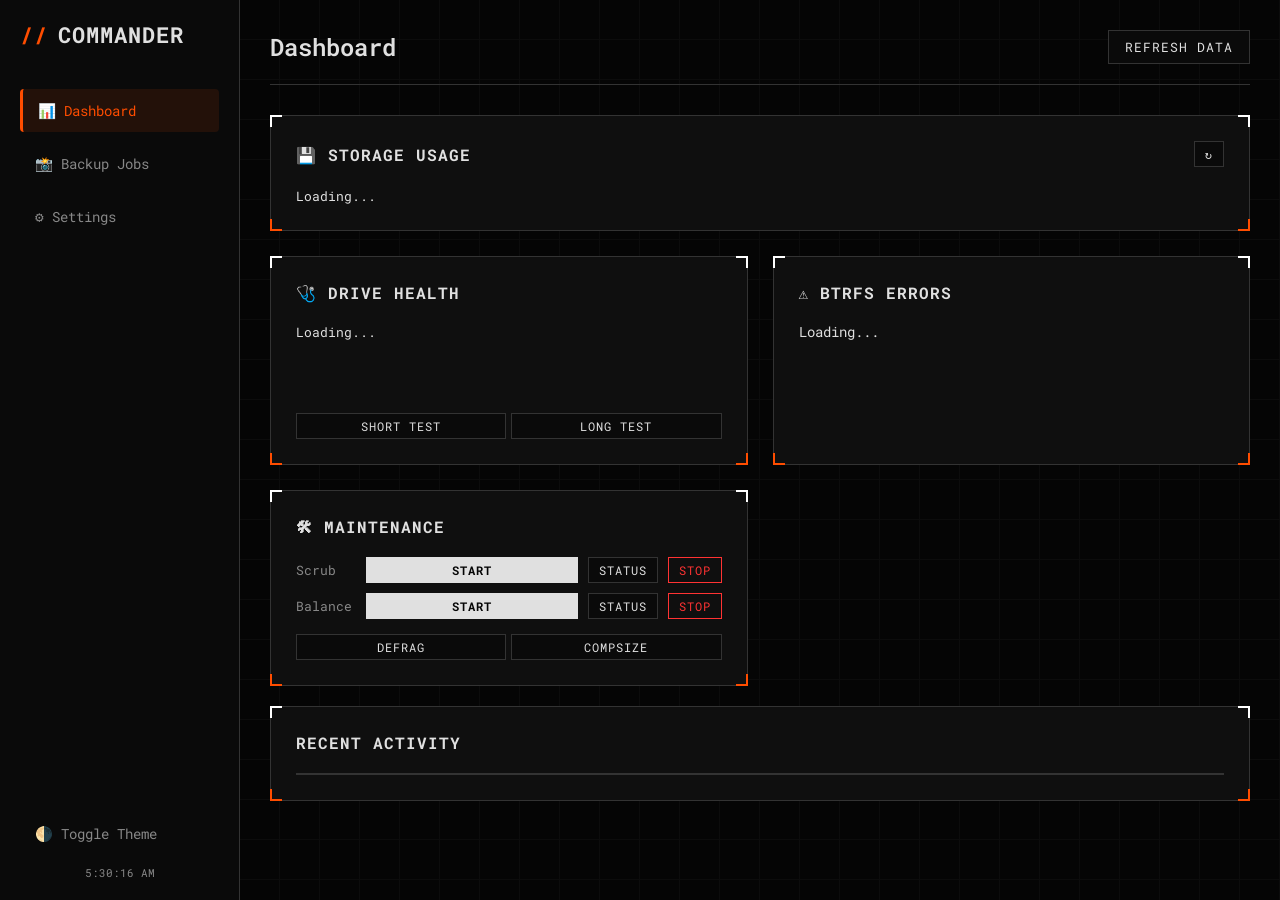
==== commit 51dce7b6: "V2: NEW LAYOUT" ====
--- a/static/index.html
+++ b/static/index.html
@@ -4,219 +4,252 @@
     <meta charset="UTF-8">
     <meta name="viewport" content="width=device-width, initial-scale=1.0">
     <title>BTRFS Commander</title>
-    <link rel="stylesheet" href="css/style.css">
-    <script type="module" src="js/app.js"></script>
+    <link href="https://fonts.googleapis.com/css2?family=Roboto+Mono:wght@400;500;700&display=swap" rel="stylesheet">
+    <!-- FIX: Absolute paths to static assets -->
+    <link rel="stylesheet" href="/static/css/style.css">
+    <script type="module" src="/static/js/app.js"></script>
 </head>
 <body>
-    <div class="container">
-        <header>
-            <h1>🍃 BTRFS Commander</h1>
-            <div style="display:flex; gap:10px; align-items:center">
-                <span id="clock" style="font-family:monospace; margin-right:15px; opacity:0.7"></span>
-                <button class="btn" onclick="toggleTheme()">🌗 Theme</button>
-                <button class="btn btn-danger" onclick="logout()" id="logoutBtn" style="display:none">Logout</button>
-            </div>
-        </header>
-
-        <div class="tab-nav">
-            <button class="tab-btn active" onclick="switchTab('dashboard')">📊 Dashboard</button>
-            <button class="tab-btn" onclick="switchTab('jobs')">📸 Backup Jobs</button>
-            <button class="tab-btn" onclick="switchTab('settings')">⚙ Settings</button>
-        </div>
-
-        <!-- DASHBOARD TAB -->
-        <div id="dashboard" class="tab-content active">
-            <div class="grid">
-                <!-- Storage -->
-                <div class="card" style="grid-column: span 2;">
-                    <h2>💾 Storage Usage <button class="btn btn-sm" onclick="loadStorage()">↻</button></h2>
-                    <div id="storageLoading">Loading...</div>
-                    <div id="storageContent" style="display:none">
-                        <div class="storage-bar">
-                            <div id="barUsed" class="seg seg-used" style="width:0%"></div>
-                            <div id="barMeta" class="seg seg-meta" style="width:0%"></div>
-                            <div id="barFree" class="seg seg-free" style="width:0%"></div>
-                        </div>
-                        <div class="legend">
-                            <span><span class="dot seg-used"></span>Data: <b id="valUsed"></b></span>
-                            <span><span class="dot seg-meta"></span>Metadata: <b id="valMeta"></b></span>
-                            <span><span class="dot seg-free"></span>Free: <b id="valFree"></b></span>
-                            <span style="margin-left:auto; color:gray">Unallocated: <b id="valUnalloc" style="color:var(--text)"></b></span>
-                        </div>
-                    </div>
-                </div>
-
-                <!-- Health -->
-                <div class="card">
-                    <h2>🩺 Drive Health (SMART)</h2>
-                    <div id="smartData" style="font-size:0.9rem">Loading...</div>
-                    <div style="margin-top:10px; display:flex; gap:5px;">
-                        <button class="btn btn-sm" onclick="runSmart('short')">Short Test</button>
-                        <button class="btn btn-sm" onclick="runSmart('long')">Long Test</button>
-                    </div>
-                </div>
-
-                <!-- BTRFS Stats -->
-                <div class="card">
-                    <h2>⚠️ BTRFS Errors</h2>
-                    <div id="btrfsStats" style="font-family:monospace; font-size:0.9rem;">Loading...</div>
-                </div>
-
-                <!-- Maintenance -->
-                <div class="card">
-                    <h2>🛠 Maintenance</h2>
-                    <div style="display:flex; flex-direction:column; gap:10px;">
-                        <div style="display:flex; gap:10px; align-items:center;">
-                            <strong style="width:60px">Scrub</strong>
-                            <button class="btn btn-primary btn-sm" onclick="doAction('scrub','start')">Start</button>
-                            <button class="btn btn-sm" onclick="doAction('scrub','status',true)">Status</button>
-                            <button class="btn btn-danger btn-sm" onclick="doAction('scrub','cancel')">Stop</button>
-                        </div>
-                        <div style="display:flex; gap:10px; align-items:center;">
-                            <strong style="width:60px">Balance</strong>
-                            <button class="btn btn-primary btn-sm" onclick="doAction('balance','start')">Start</button>
-                            <button class="btn btn-sm" onclick="doAction('balance','status',true)">Status</button>
-                            <button class="btn btn-danger btn-sm" onclick="doAction('balance','cancel')">Stop</button>
-                        </div>
-                        <div style="display:flex; gap:10px; align-items:center;">
-                            <strong style="width:60px">Optimize</strong>
-                            <button class="btn btn-sm" style="flex:1" onclick="doAction('defrag')">Defrag</button>
-                            <button class="btn btn-sm" style="flex:1" onclick="doAction('compsize','',true)">Compsize</button>
-                        </div>
-                    </div>
-                </div>
-            </div>
-
-            <h3 style="margin-top:30px; border-bottom:1px solid var(--border); padding-bottom:10px;">Recent Activity</h3>
-            <div id="dashLogs" class="log-box">Loading logs...</div>
-        </div>
-
-        <!-- JOBS TAB -->
-        <div id="jobs" class="tab-content">
-            <div class="grid">
-                <div class="card" style="grid-column: span 2">
-                    <h2>📸 Backup Jobs <button class="btn btn-primary btn-sm" onclick="editJob('new')">+ New Job</button></h2>
-                    <div id="jobList">Loading...</div>
-                </div>
-                <div class="card">
-                    <h2>⚠️ Danger Zone</h2>
-                    <div style="display:flex; flex-direction:column; gap:10px;">
-                        <button class="btn" onclick="clearLogs()">Clear Log History</button>
-                        <button class="btn btn-danger" onclick="purgeAll()">🔥 Purge ALL Snapshots</button>
-                    </div>
-                </div>
-            </div>
-            <h3 style="margin-top:30px;">Full History</h3>
-            <div id="fullLogs" class="log-box"></div>
-        </div>
-
-        <!-- SETTINGS TAB -->
-        <div id="settings" class="tab-content">
-            <div class="card" style="max-width:600px">
-                <h2>⚙ Global Settings</h2>
-                <form id="globalForm">
-                    <div class="form-group">
-                        <label>Target Drive</label>
-                        <input type="text" id="target_drive" placeholder="/host/mnt/data">
-                    </div>
-                    <div class="form-group">
-                        <label>Log Level</label>
-                        <select id="log_level">
-                            <option value="NONE">None</option>
-                            <option value="DEFAULT">Default</option>
-                            <option value="VERBOSE">Verbose</option>
-                        </select>
-                    </div>
-                    <h3>Global Schedules</h3>
-                    <div id="globalScheds"></div>
-                    <button type="submit" class="btn btn-primary" style="width:100%; justify-content:center; margin-top:20px;">Save Global Config</button>
-                </form>
-            </div>
-        </div>
-    </div>
-
-    <!-- Job Modal (WITH RESTORED ADVANCED SECTION) -->
-    <div id="jobModal" class="modal">
-        <div class="modal-content">
-            <h2>Edit Backup Job</h2>
+    <div class="app-container">
+        <aside class="sidebar">
+            <div class="brand"><span>//</span> COMMANDER</div>
+            <nav style="display:flex; flex-direction:column; gap:5px;">
+                <button class="nav-btn active" onclick="nav('dashboard')">📊 Dashboard</button>
+                <button class="nav-btn" onclick="nav('jobs')">📸 Backup Jobs</button>
+                <button class="nav-btn" onclick="nav('settings')">⚙ Settings</button>
+            </nav>
+            <div style="margin-top:auto">
+                <button class="nav-btn" onclick="toggleTheme()">🌗 Toggle Theme</button>
+                <button class="btn btn-danger" onclick="logout()" id="logoutBtn" style="width:100%; display:none; margin-top:10px;">Logout</button>
+                <div style="margin-top:10px; color:var(--text-muted); font-size:0.7rem; text-align:center" id="clock"></div>
+            </div>
+        </aside>
+
+        <main class="main-content">
+            <div class="content-wrapper">
+                <div class="top-bar">
+                    <div class="page-title" id="pageTitle">Dashboard</div>
+                    <button class="btn" onclick="window.location.reload()">Refresh Data</button>
+                </div>
+
+                <!-- DASHBOARD -->
+                <div id="view-dashboard" class="view-section">
+                    <div class="grid">
+                        <div class="card span-2">
+                            <h2><span>💾 Storage Usage</span><button class="btn btn-sm" onclick="loadStorage()">↻</button></h2>
+                            <div id="storageLoading">Loading...</div>
+                            <div id="storageContent" style="display:none">
+                                <div class="storage-container">
+                                    <div class="storage-bar">
+                                        <div id="barUsed" class="seg seg-used" style="width:0%"></div>
+                                        <div id="barMeta" class="seg seg-meta" style="width:0%"></div>
+                                        <div id="barFree" class="seg seg-free" style="width:0%"></div>
+                                    </div>
+                                    <div class="legend">
+                                        <span><span class="dot seg-used"></span>Data: <b id="valUsed"></b></span>
+                                        <span><span class="dot seg-meta"></span>Meta: <b id="valMeta"></b></span>
+                                        <span><span class="dot seg-free"></span>Free: <b id="valFree"></b></span>
+                                        <span style="margin-left:auto; color:var(--accent)">Unalloc: <b id="valUnalloc"></b></span>
+                                    </div>
+                                </div>
+                            </div>
+                            <span class="card-inner"></span>
+                        </div>
+
+                        <div class="card">
+                            <h2>🩺 Drive Health</h2>
+                            <div id="smartData" style="min-height:60px; margin-bottom:15px">Loading...</div>
+                            <div class="btn-group" style="margin-top:15px">
+                                <button class="btn btn-sm" onclick="runSmart('short')">Short Test</button>
+                                <button class="btn btn-sm" onclick="runSmart('long')">Long Test</button>
+                            </div>
+                            <span class="card-inner"></span>
+                        </div>
+
+                        <div class="card">
+                            <h2>⚠️ BTRFS Errors</h2>
+                            <div id="btrfsStats" style="font-size:0.85rem; max-height:100px; overflow-y:auto;">Loading...</div>
+                            <span class="card-inner"></span>
+                        </div>
+
+                        <div class="card">
+                            <h2>🛠 Maintenance</h2>
+                            <div class="flex-col">
+                                <div class="flex" style="align-items:center">
+                                    <span style="width:60px; color:var(--text-muted)">Scrub</span>
+                                    <button class="btn btn-primary btn-sm" style="flex:1" onclick="doAction('scrub','start', true)">Start</button>
+                                    <button class="btn btn-sm" onclick="doAction('scrub','status', true)">Status</button>
+                                    <button class="btn btn-danger btn-sm" onclick="doAction('scrub','cancel', true)">Stop</button>
+                                </div>
+                                <div class="flex" style="align-items:center">
+                                    <span style="width:60px; color:var(--text-muted)">Balance</span>
+                                    <button class="btn btn-primary btn-sm" style="flex:1" onclick="doAction('balance','start', true)">Start</button>
+                                    <button class="btn btn-sm" onclick="doAction('balance','status', true)">Status</button>
+                                    <button class="btn btn-danger btn-sm" onclick="doAction('balance','cancel', true)">Stop</button>
+                                </div>
+                                <div class="btn-group" style="margin-top:5px">
+                                    <button class="btn btn-sm" onclick="doAction('defrag','',true)">Defrag</button>
+                                    <button class="btn btn-sm" onclick="doAction('compsize','',true)">Compsize</button>
+                                </div>
+                            </div>
+                            <span class="card-inner"></span>
+                        </div>
+                    </div>
+
+                    <div class="card mt-20">
+                        <h2>Recent Activity</h2>
+                        <div id="dashLogs" class="log-box"></div>
+                        <span class="card-inner"></span>
+                    </div>
+                </div>
+
+                <!-- JOBS -->
+                <div id="view-jobs" class="view-section" style="display:none">
+                    <div class="grid" id="jobList"></div>
+                    <div class="card mt-20" style="border-color:var(--danger)">
+                        <h2 style="color:var(--danger)">⚠️ Danger Zone</h2>
+                        <div class="flex">
+                            <button class="btn btn-danger" onclick="clearLogs()">Clear Log History</button>
+                            <button class="btn btn-danger" onclick="purgeAll()">🔥 Purge ALL Snapshots</button>
+                        </div>
+                        <span class="card-inner"></span>
+                    </div>
+                    <div class="card mt-20">
+                        <h2>Full History</h2>
+                        <div id="fullLogs" class="log-box"></div>
+                        <span class="card-inner"></span>
+                    </div>
+                </div>
+
+                <!-- SETTINGS -->
+                <div id="view-settings" class="view-section" style="display:none">
+                    <div class="card" style="max-width:600px">
+                        <h2>Global Configuration</h2>
+                        <form id="globalForm">
+                            <div class="form-group">
+                                <label>Target Drive</label>
+                                <input type="text" id="target_drive" placeholder="/host/mnt/data">
+                            </div>
+                            <div class="form-group">
+                                <label>Log Level</label>
+                                <select id="log_level">
+                                    <option value="DEFAULT">Default</option>
+                                    <option value="VERBOSE">Verbose</option>
+                                    <option value="NONE">None</option>
+                                </select>
+                            </div>
+                            <h3>Global Schedules</h3>
+                            <div id="globalScheds"></div>
+                            <button type="submit" class="btn btn-primary" style="width:100%; margin-top:20px;">Save Configuration</button>
+                        </form>
+                        <span class="card-inner"></span>
+                    </div>
+                </div>
+            </div>
+        </main>
+    </div>
+
+    <!-- Job Modal -->
+    <div id="jobModal" class="modal-overlay">
+        <div class="modal-window">
+            <div class="modal-header">
+                <h2>Configure Job</h2>
+                <button class="btn btn-sm" onclick="closeModal('jobModal')">X</button>
+            </div>
             <form id="jobForm">
                 <input type="hidden" id="j_id">
-                <div class="form-group"><label>Name</label><input type="text" id="j_name" required></div>
-                <div style="display:grid; grid-template-columns:1fr 1fr; gap:15px;">
-                    <div class="form-group"><label>Source Path</label><input type="text" id="j_src" required></div>
-                    <div class="form-group"><label>Destination Path</label><input type="text" id="j_dest" required></div>
+                <div class="form-group"><label>Job Name</label><input type="text" id="j_name" required></div>
+                <div class="grid" style="gap:10px; margin-bottom:15px;">
+                    <div class="form-group"><label>Source</label><input type="text" id="j_src" required></div>
+                    <div class="form-group"><label>Destination</label><input type="text" id="j_dest" required></div>
                 </div>
                 
-                <div style="display:grid; grid-template-columns:1fr 1fr; gap:15px; margin-bottom:15px;">
-                    <div style="background:var(--bg); padding:15px; border-radius:8px;">
-                        <label style="display:flex; justify-content:space-between"><span>Schedule</span> <input type="checkbox" id="j_sched_en" style="width:auto"></label>
-                        <div style="display:flex; gap:5px; margin-top:5px;">
-                            <select id="j_sched_type"><option value="every_x">Every X</option><option value="cron">Cron</option></select>
-                            <input type="text" id="j_sched_val" placeholder="15" style="width:50px">
-                            <select id="j_sched_unit" style="width:70px"><option value="minutes">Min</option><option value="hours">Hr</option><option value="days">Day</option></select>
-                        </div>
-                    </div>
-                    <div style="background:var(--bg); padding:15px; border-radius:8px;">
-                        <label style="display:flex; justify-content:space-between"><span>Retention</span> <input type="checkbox" id="j_ret_en" style="width:auto"></label>
-                        <div style="display:flex; gap:5px; margin-top:5px;">
-                            <select id="j_ret_mode" onchange="toggleJobRetentionUI()"><option value="count">Count</option><option value="time">Time</option></select>
-                            <input type="number" id="j_ret_val" placeholder="10" style="width:50px">
-                            <select id="j_ret_unit" style="width:70px"><option value="days">Day</option><option value="weeks">Wk</option></select>
-                        </div>
-                    </div>
-                </div>
-
-                <details style="background:var(--bg); padding:15px; border-radius:8px; margin-bottom:15px;">
-                    <summary style="cursor:pointer; font-weight:600">Advanced (Hooks & Replication)</summary>
-                    <div style="margin-top:10px; display:grid; gap:10px;">
-                        <div class="form-group"><label>Pre-Hook Command</label><input type="text" id="j_pre" placeholder="e.g. docker stop db"></div>
-                        <div class="form-group"><label>Post-Hook Command</label><input type="text" id="j_post" placeholder="e.g. docker start db"></div>
-                        <hr style="width:100%; border:0; border-top:1px solid var(--border)">
-                        <label style="display:flex; gap:10px; align-items:center;">
-                            <input type="checkbox" id="j_repl_en" style="width:auto"> Enable Replication (Send/Receive)
-                        </label>
-                        <div class="form-group"><label>Replication Target</label><input type="text" id="j_repl_dest" placeholder="/host/mnt/backup_drive/folder"></div>
-                    </div>
+                <!-- Schedule -->
+                <div style="background:var(--bg-app); padding:15px; border:1px solid var(--border); margin-bottom:10px;">
+                    <label class="flex" style="justify-content:space-between"><span>Schedule</span> <input type="checkbox" id="j_sched_en"></label>
+                    <div class="form-group" style="margin-top:10px">
+                        <select id="j_sched_type" onchange="toggleJobSchedUI()">
+                            <option value="every_x">Interval (Every X)</option>
+                            <option value="cron">Cron Expression</option>
+                        </select>
+                    </div>
+                    <div id="sched_interval_ui" class="flex" style="margin-top:5px">
+                        <input type="number" id="j_sched_val" placeholder="1">
+                        <select id="j_sched_unit">
+                            <option value="minutes">Minutes</option>
+                            <option value="hours">Hours</option>
+                            <option value="days">Days</option>
+                        </select>
+                    </div>
+                    <div id="sched_cron_ui" style="display:none; margin-top:5px">
+                        <input type="text" id="j_sched_cron" placeholder="0 2 * * *">
+                    </div>
+                </div>
+
+                <!-- Retention -->
+                <div style="background:var(--bg-app); padding:15px; border:1px solid var(--border); margin-bottom:15px;">
+                    <label class="flex" style="justify-content:space-between"><span>Retention</span> <input type="checkbox" id="j_ret_en"></label>
+                    <div class="flex" style="margin-top:5px">
+                        <select id="j_ret_mode" onchange="toggleJobRetentionUI()"><option value="count">Count</option><option value="time">Time</option></select>
+                        <input type="number" id="j_ret_val" placeholder="10">
+                        <select id="j_ret_unit"><option value="days">Days</option><option value="weeks">Wks</option></select>
+                    </div>
+                </div>
+
+                <details style="background:var(--bg-app); padding:15px; border:1px solid var(--border); margin-bottom:20px;">
+                    <summary style="cursor:pointer; color:var(--text-muted)">Advanced (Hooks & Replication)</summary>
+                    <div class="form-group mt-20"><label>Pre-Hook</label><input type="text" id="j_pre"></div>
+                    <div class="form-group"><label>Post-Hook</label><input type="text" id="j_post"></div>
+                    <hr style="border:0; border-top:1px solid var(--border); margin:15px 0">
+                    <label class="flex" style="align-items:center; gap:10px; margin-bottom:10px;">
+                        <input type="checkbox" id="j_repl_en"> Enable Replication
+                    </label>
+                    <div class="form-group"><label>Replication Target</label><input type="text" id="j_repl_dest"></div>
                 </details>
 
-                <div style="margin-top:20px; display:flex; justify-content:flex-end; gap:10px;">
-                    <button type="button" class="btn btn-danger" onclick="deleteJob()">Delete</button>
-                    <button type="button" class="btn" onclick="closeModal('jobModal')">Cancel</button>
-                    <button type="submit" class="btn btn-primary">Save Job</button>
+                <div class="text-right">
+                    <button type="button" class="btn btn-danger" onclick="deleteJob()" style="float:left">Delete</button>
+                    <button type="submit" class="btn btn-primary">Save Changes</button>
                 </div>
             </form>
         </div>
     </div>
 
+    <!-- Snapshot Modal -->
+    <div id="snapListModal" class="modal-overlay">
+        <div class="modal-window">
+            <div class="modal-header">
+                <h2>Snapshots</h2>
+                <div class="btn-group">
+                    <button class="btn btn-primary btn-sm" onclick="compareSnapshots()">Compare (2)</button>
+                    <button class="btn btn-sm" onclick="closeModal('snapListModal')">Close</button>
+                </div>
+            </div>
+            <div id="snapListContainer" class="modal-body"></div>
+        </div>
+    </div>
+
     <!-- Output Modal -->
-    <div id="outputModal" class="modal">
-        <div class="modal-content" style="height: auto; max-height:80vh;">
-            <h2>Output <button class="btn btn-sm" onclick="closeModal('outputModal')" style="float:right">Close</button></h2>
-            <div id="cmdOutput" class="log-output" style="display:block; max-height:50vh; overflow:auto;"></div>
-        </div>
-    </div>
-
-    <!-- Snapshots List Modal -->
-    <div id="snapListModal" class="modal">
-        <div class="modal-content">
-            <div style="display:flex; justify-content:space-between; align-items:center; margin-bottom:10px;">
-                <h2 style="margin:0">Snapshots</h2>
-                <div style="display:flex; gap:10px">
-                    <button class="btn btn-primary btn-sm" onclick="compareSnapshots()">🔍 Compare Selected (2)</button>
-                    <button class="btn btn-sm" onclick="closeModal('snapListModal')">Close</button>
-                </div>
-            </div>
-            <div id="snapListContainer" class="modal-body"></div>
+    <div id="outputModal" class="modal-overlay">
+        <div class="modal-window">
+            <div class="modal-header">
+                <h2>Live Logs</h2>
+                <button class="btn btn-sm" onclick="closeModal('outputModal')">Close</button>
+            </div>
+            <div id="cmdOutput" class="log-output" style="display:block; max-height:400px; padding:15px;"></div>
         </div>
     </div>
 
     <!-- Browser Modal -->
-    <div id="browserModal" class="modal">
-        <div class="modal-content">
-            <h2>Browse <button class="btn btn-sm" onclick="closeModal('browserModal')" style="float:right">Close</button></h2>
-            <div style="padding:10px; background:var(--bg); margin-bottom:10px; display:flex; gap:10px; align-items:center;">
-                <button class="btn btn-sm" onclick="browseUp()">⬆ Up</button>
-                <code id="browserPath" style="flex:1"></code>
+    <div id="browserModal" class="modal-overlay">
+        <div class="modal-window">
+            <div class="modal-header">
+                <h2>File Browser</h2>
+                <button class="btn btn-sm" onclick="closeModal('browserModal')">Close</button>
+            </div>
+            <div style="background:var(--bg-app); padding:10px; margin-bottom:10px; display:flex; gap:10px; align-items:center; border:1px solid var(--border);">
+                <button class="btn btn-sm" onclick="browseUp()">⬆</button>
+                <code id="browserPath" style="flex:1; overflow:hidden"></code>
             </div>
             <div id="fileList" class="modal-body"></div>
         </div>
--- a/static/css/style.css
+++ b/static/css/style.css
@@ -1,81 +1,174 @@
 :root {
-    --bg: #f8fafc; --card: #ffffff; --text: #0f172a; --border: #e2e8f0;
-    --accent: #2563eb; --accent-hover: #1d4ed8;
-    --danger: #ef4444; --danger-bg: #fee2e2;
-    --log-bg: #1e293b; --modal-overlay: rgba(0,0,0,0.75);
+    --bg-app: #050505;
+    --bg-panel: #0a0a0a;
+    --bg-card: #0f0f0f;
+    --border: #333;
+    --text-main: #e0e0e0;
+    --text-muted: #888;
+    --accent: #ff4d00;
+    --accent-hover: #ff6a00;
+    --success: #00c853;
+    --danger: #ff3333;
+    --warning: #ffbd00;
+    --run: #2979ff;
+    --corner-color: #fff;
+    --modal-overlay: rgba(0,0,0,0.85);
 }
-[data-theme="dark"] {
-    --bg: #0f172a; --card: #1e293b; --text: #f1f5f9; --border: #334155;
-    --accent: #3b82f6; --accent-hover: #60a5fa;
-    --danger: #ef4444; --danger-bg: #450a0a;
-    --log-bg: #020617;
+
+[data-theme="light"] {
+    --bg-app: #f4f6f8;
+    --bg-panel: #ffffff;
+    --bg-card: #ffffff;
+    --border: #d1d5db;
+    --text-main: #1f2937;
+    --text-muted: #6b7280;
+    --accent: #ea580c; /* Darker orange for light mode */
+    --accent-hover: #c2410c;
+    --success: #16a34a;
+    --danger: #dc2626;
+    --corner-color: #1f2937;
+    --modal-overlay: rgba(255,255,255,0.9);
 }
-body { font-family: -apple-system, BlinkMacSystemFont, "Segoe UI", Roboto, sans-serif; background: var(--bg); color: var(--text); margin: 0; padding: 20px; font-size: 14px; }
-.container { max-width: 98%; margin: 0 auto; }
+
+* { box-sizing: border-box; }
+
+body {
+    font-family: 'Roboto Mono', monospace, ui-monospace, SFMono-Regular, Menlo, Console, monospace;
+    background-color: var(--bg-app);
+    color: var(--text-main);
+    margin: 0; padding: 0; height: 100vh;
+    display: flex; font-size: 13px; overflow: hidden;
+    transition: background-color 0.3s, color 0.3s;
+}
 
 /* Layout */
-header { display: flex; justify-content: space-between; align-items: center; margin-bottom: 20px; border-bottom: 1px solid var(--border); padding-bottom: 15px; }
-h1 { margin: 0; font-size: 1.5rem; display: flex; align-items: center; gap: 10px; }
+.app-container { display: flex; width: 100%; height: 100%; }
 
-/* Tabs */
-.tab-nav { display: flex; gap: 10px; margin-bottom: 20px; border-bottom: 1px solid var(--border); }
-.tab-btn { padding: 10px 20px; background: transparent; border: none; border-bottom: 3px solid transparent; color: var(--text); font-weight: 600; cursor: pointer; opacity: 0.6; transition: 0.2s; }
-.tab-btn:hover { opacity: 1; background: var(--border); }
-.tab-btn.active { border-bottom-color: var(--accent); opacity: 1; }
-.tab-content { display: none; animation: fadeIn 0.3s; }
-.tab-content.active { display: block; }
-@keyframes fadeIn { from { opacity: 0; transform: translateY(5px); } to { opacity: 1; transform: translateY(0); } }
+.sidebar {
+    width: 240px; background: var(--bg-panel); border-right: 1px solid var(--border);
+    display: flex; flex-direction: column; padding: 20px; flex-shrink: 0; z-index: 50;
+}
+.brand { font-size: 1.4rem; font-weight: 700; color: var(--text-main); margin-bottom: 40px; display: flex; align-items: center; gap: 10px; letter-spacing: 1px; }
+.brand span { color: var(--accent); }
 
-/* Grid */
-.grid { display: grid; grid-template-columns: repeat(auto-fit, minmax(350px, 1fr)); gap: 20px; }
-.card { background: var(--card); padding: 20px; border-radius: 12px; border: 1px solid var(--border); box-shadow: 0 4px 6px -1px rgba(0,0,0,0.05); display: flex; flex-direction: column; }
-h2 { margin: 0 0 15px 0; font-size: 1.1rem; border-bottom: 1px solid var(--border); padding-bottom: 10px; display: flex; justify-content: space-between; align-items: center; }
+.nav-btn {
+    background: transparent; border: none; color: var(--text-muted);
+    text-align: left; padding: 12px 15px; cursor: pointer;
+    font-family: inherit; font-size: 0.9rem; border-radius: 4px;
+    transition: 0.2s; display: flex; align-items: center; gap: 12px; margin-bottom: 5px;
+}
+.nav-btn:hover { background: var(--bg-app); color: var(--text-main); }
+.nav-btn.active { color: var(--accent); background: rgba(255, 77, 0, 0.1); border-left: 3px solid var(--accent); }
 
-/* Components */
-.btn { padding: 8px 16px; border-radius: 6px; border: none; cursor: pointer; font-weight: 500; background: var(--border); color: var(--text); transition: 0.2s; display: inline-flex; align-items: center; gap: 5px; }
-.btn:hover { filter: brightness(0.9); }
-.btn-primary { background: var(--accent); color: white; }
-.btn-danger { background: var(--danger); color: white; }
-.btn-danger-outline { background: transparent; border: 1px solid var(--danger); color: var(--danger); }
-.btn-sm { padding: 4px 8px; font-size: 0.85rem; }
+.main-content {
+    flex: 1; display: flex; flex-direction: column; z-index: 1;
+    background-color: var(--bg-app);
+    background-image: linear-gradient(var(--border) 1px, transparent 1px), linear-gradient(90deg, var(--border) 1px, transparent 1px);
+    background-size: 40px 40px; background-position: -1px -1px;
+    overflow-y: auto; position: relative;
+}
+/* Grid overlay adjustment for light mode */
+.main-content::before {
+    content: ''; position: absolute; top: 0; left: 0; right: 0; bottom: 0;
+    background: var(--bg-app); opacity: 0.85; pointer-events: none; z-index: 0;
+}
 
-input, select { padding: 8px; width: 100%; border: 1px solid var(--border); border-radius: 6px; background: var(--bg); color: var(--text); box-sizing: border-box; }
+.content-wrapper { position: relative; z-index: 10; padding: 30px; max-width: 1600px; margin: 0 auto; width: 100%; }
+
+.top-bar { display: flex; justify-content: space-between; align-items: center; margin-bottom: 30px; border-bottom: 1px solid var(--border); padding-bottom: 20px; z-index: 40; }
+.page-title { font-size: 1.5rem; font-weight: 600; color: var(--text-main); }
+
+.grid { display: grid; grid-template-columns: repeat(auto-fit, minmax(400px, 1fr)); gap: 25px; }
+.span-2 { grid-column: span 2; }
+@media (max-width: 1200px) { .span-2 { grid-column: span 1; } }
+
+/* Cards */
+.card {
+    background: var(--bg-card); position: relative; padding: 25px;
+    border: 1px solid var(--border); display: flex; flex-direction: column;
+}
+.card::before, .card::after, .card-inner::before, .card-inner::after {
+    content: ''; position: absolute; width: 10px; height: 10px;
+    border-color: var(--corner-color); border-style: solid; transition: 0.3s;
+}
+.card::before { top: -1px; left: -1px; border-width: 2px 0 0 2px; }
+.card::after { top: -1px; right: -1px; border-width: 2px 2px 0 0; }
+.card-inner::before { bottom: -1px; left: -1px; border-width: 0 0 2px 2px; position: absolute; }
+.card-inner::after { bottom: -1px; right: -1px; border-width: 0 2px 2px 0; position: absolute; }
+.card:hover::before, .card:hover::after, .card-inner::before, .card-inner::after { border-color: var(--accent); }
+
+h2 { margin: 0 0 20px 0; font-size: 1rem; font-weight: 700; text-transform: uppercase; letter-spacing: 1px; color: var(--text-main); display: flex; justify-content: space-between; align-items: center; }
+
+/* Forms */
+input[type="text"], input[type="number"], select {
+    background: var(--bg-app); border: 1px solid var(--border); color: var(--text-main);
+    padding: 10px; width: 100%; font-family: inherit; margin-top: 5px;
+}
+input:focus, select:focus { border-color: var(--accent); outline: none; }
 .form-group { margin-bottom: 15px; }
-label { display: block; margin-bottom: 5px; font-weight: 600; font-size: 0.9rem; }
+label { display: block; font-size: 0.8rem; color: var(--text-muted); text-transform: uppercase; letter-spacing: 0.5px; }
 
-/* Specific Status Items */
-.ok-bold { font-weight: bold; color: #10b981; font-size: 1.1em; }
-.err-red { color: #ef4444; font-weight: bold; }
-.disabled-input { opacity: 0.5; pointer-events: none; }
+/* Buttons */
+.btn {
+    background: var(--bg-panel); border: 1px solid var(--border); color: var(--text-main);
+    padding: 8px 16px; font-family: inherit; font-size: 0.8rem; cursor: pointer;
+    text-transform: uppercase; letter-spacing: 1px; transition: 0.2s;
+    display: inline-flex; align-items: center; justify-content: center; gap: 8px;
+}
+.btn:hover { background: var(--bg-app); border-color: var(--text-muted); }
+.btn-primary { background: var(--text-main); color: var(--bg-app); border-color: var(--text-main); font-weight: 700; }
+.btn-primary:hover { background: var(--accent); color: #fff; border-color: var(--accent); }
+.btn-danger { color: var(--danger); border-color: var(--danger); background: transparent; }
+.btn-danger:hover { background: var(--danger); color: #fff; }
+.btn-sm { padding: 4px 10px; font-size: 0.75rem; }
+.btn-group { display: flex; gap: 5px; width: 100%; }
+.btn-group .btn { flex: 1; text-align: center; }
 
 /* Storage Bar */
-.storage-bar { height: 20px; background: var(--border); border-radius: 10px; overflow: hidden; display: flex; margin: 15px 0; }
-.seg { height: 100%; transition: width 0.5s ease; }
-.seg-used { background: var(--accent); }
-.seg-meta { background: #f59e0b; }
-.seg-free { background: #10b981; }
-.legend { display: flex; gap: 15px; font-size: 0.85rem; }
-.dot { width: 10px; height: 10px; border-radius: 50%; display: inline-block; margin-right: 5px; }
+.storage-container { margin-top: 10px; }
+.storage-bar { height: 12px; background: var(--border); display: flex; margin-bottom: 10px; position: relative; }
+.seg { height: 100%; }
+.seg-used { background: var(--accent); } .seg-meta { background: var(--warning); } .seg-free { background: var(--success); }
+.legend { display: flex; gap: 20px; font-size: 0.8rem; color: var(--text-muted); }
+.dot { width: 8px; height: 8px; display: inline-block; margin-right: 6px; border-radius: 50%; }
 
 /* Logs */
-.log-box { max-height: 400px; overflow-y: auto; display: flex; flex-direction: column; gap: 8px; }
-.log-entry { background: var(--bg); padding: 10px; border-radius: 6px; border: 1px solid var(--border); cursor: pointer; }
-.log-header { display: flex; justify-content: space-between; font-weight: 600; font-size: 0.9rem; }
-.log-meta { font-size: 0.8rem; opacity: 0.7; margin-top: 2px; }
-.log-output { display: none; background: var(--log-bg); color: #10b981; padding: 10px; border-radius: 4px; font-family: monospace; font-size: 0.85rem; margin-top: 10px; white-space: pre-wrap; }
+.log-box { font-family: 'Roboto Mono', monospace; font-size: 0.85rem; max-height: 400px; overflow-y: auto; border: 1px solid var(--border); background: var(--bg-app); padding: 0; }
+.log-entry { padding: 12px; border-bottom: 1px solid var(--border); cursor: pointer; transition: background 0.1s; color: var(--text-main); }
+.log-entry:hover { background: rgba(125,125,125,0.05); }
+.log-header { display: flex; justify-content: space-between; margin-bottom: 5px; }
+.log-meta { font-size: 0.75rem; color: var(--text-muted); }
+.log-output { 
+    display: none; background: #000; color: #0f0; 
+    padding: 10px; margin-top: 10px; border-radius: 4px; border: 1px solid #333;
+    white-space: pre-wrap; font-family: monospace; font-size: 0.8rem;
+}
 .log-entry.open .log-output { display: block; }
-.st-Success { color: #10b981; } .st-Failed { color: #ef4444; } .st-Warning { color: #f59e0b; } .st-Running { color: #3b82f6; }
+
+/* Misc */
+.st-Success { color: var(--success); font-weight: bold; }
+.st-Failed { color: var(--danger); font-weight: bold; }
+.st-Warning { color: var(--warning); font-weight: bold; }
+input[type="checkbox"] { appearance: none; width: 16px; height: 16px; border: 1px solid var(--text-muted); background: transparent; cursor: pointer; display: inline-block; position: relative; top: 3px; }
+input[type="checkbox"]:checked { background: var(--accent); border-color: var(--accent); }
+input[type="checkbox"]:checked::after { content: '✓'; position: absolute; color: #fff; font-size: 12px; top: -2px; left: 2px; }
 
 /* Modals */
-.modal { position: fixed; top: 0; left: 0; width: 100%; height: 100%; background: var(--modal-overlay); display: none; align-items: center; justify-content: center; z-index: 1000; backdrop-filter: blur(4px); }
-.modal.active { display: flex; }
-.modal-content { background: var(--card); width: 800px; max-width: 95%; max-height: 90vh; border-radius: 12px; padding: 25px; display: flex; flex-direction: column; box-shadow: 0 20px 25px -5px rgba(0,0,0,0.1); }
-.modal-body { overflow-y: auto; flex: 1; margin: 15px 0; border: 1px solid var(--border); border-radius: 6px; }
+.modal-overlay { z-index: 9999; position: fixed; top: 0; left: 0; width: 100%; height: 100%; background: var(--modal-overlay); backdrop-filter: blur(5px); display: none; align-items: center; justify-content: center; }
+.modal-overlay.active { display: flex; }
+.modal-window { background: var(--bg-card); border: 1px solid var(--border); width: 800px; max-width: 95%; max-height: 90vh; padding: 30px; position: relative; display: flex; flex-direction: column; box-shadow: 0 10px 30px rgba(0,0,0,0.5); }
+.modal-window::before { content: ''; position: absolute; top: -1px; left: -1px; width: 20px; height: 20px; border-top: 3px solid var(--accent); border-left: 3px solid var(--accent); }
+.modal-window::after { content: ''; position: absolute; bottom: -1px; right: -1px; width: 20px; height: 20px; border-bottom: 3px solid var(--accent); border-right: 3px solid var(--accent); }
+.modal-header { display: flex; justify-content: space-between; margin-bottom: 20px; border-bottom: 1px solid var(--border); padding-bottom: 10px; }
+.modal-body { overflow-y: auto; flex: 1; }
 
-/* Tables & Lists */
-.list-item { padding: 10px; border-bottom: 1px solid var(--border); display: flex; justify-content: space-between; align-items: center; }
-.list-item:hover { background: var(--bg); }
-.list-item.selected { background: var(--accent); color: white; }
-
-/* Job Cards */
-.job-card { background: var(--bg); border: 1px solid var(--border); border-radius: 8px; padding: 15px; margin-bottom: 15px; }
+.job-card { background: var(--bg-app); border: 1px solid var(--border); border-radius: 4px; padding: 15px; margin-bottom: 15px; }
+.list-item { padding: 10px; border-bottom: 1px solid var(--border); display: flex; justify-content: space-between; align-items: center; color: var(--text-main); }
+.list-item:hover { background: rgba(125,125,125,0.05); }
+.ok-bold { font-weight: bold; color: var(--success); font-size: 1.1em; }
+.err-red { color: var(--danger); font-weight: bold; }
+.disabled-input { opacity: 0.5; pointer-events: none; }
+.text-right { text-align: right; }
+.flex { display: flex; gap: 10px; }
+.flex-col { display: flex; flex-direction: column; gap: 10px; }
+.mt-20 { margin-top: 20px; }
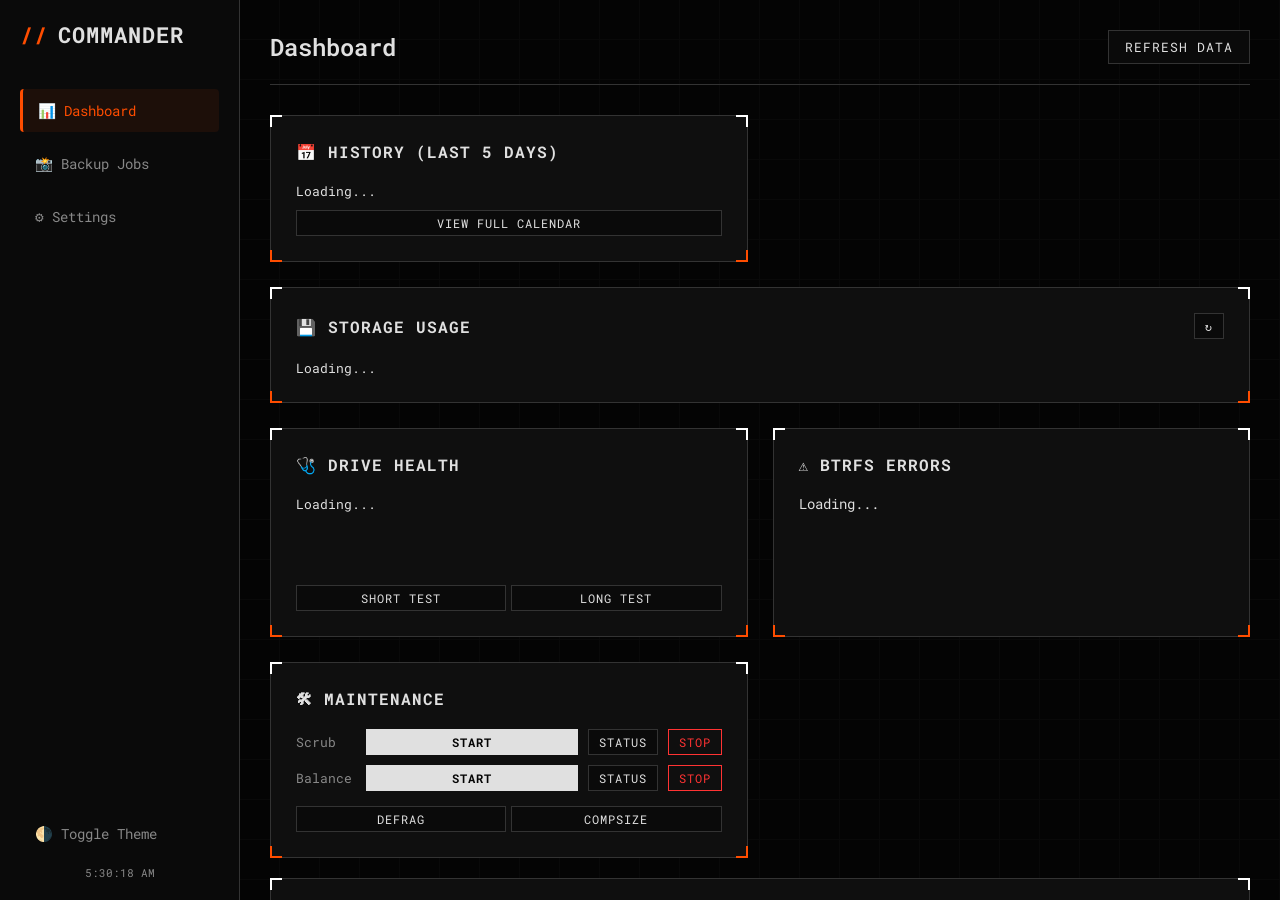
==== commit 5157c98d: "FET: STATS" ====
--- a/static/index.html
+++ b/static/index.html
@@ -35,6 +35,16 @@
                 <!-- DASHBOARD -->
                 <div id="view-dashboard" class="view-section">
                     <div class="grid">
+                        
+                        <!-- CALENDAR CARD (NEW) -->
+                        <div class="card">
+                            <h2>📅 History (Last 5 Days)</h2>
+                            <div id="calMiniList" style="flex:1; margin-bottom:10px;">Loading...</div>
+                            <button class="btn btn-sm btn-sec" style="width:100%" onclick="openCalendar()">View Full Calendar</button>
+                            <span class="card-inner"></span>
+                        </div>
+
+                        <!-- Storage Card -->
                         <div class="card span-2">
                             <h2><span>💾 Storage Usage</span><button class="btn btn-sm" onclick="loadStorage()">↻</button></h2>
                             <div id="storageLoading">Loading...</div>
@@ -56,6 +66,7 @@
                             <span class="card-inner"></span>
                         </div>
 
+                        <!-- Health -->
                         <div class="card">
                             <h2>🩺 Drive Health</h2>
                             <div id="smartData" style="min-height:60px; margin-bottom:15px">Loading...</div>
@@ -66,12 +77,14 @@
                             <span class="card-inner"></span>
                         </div>
 
+                        <!-- BTRFS Stats -->
                         <div class="card">
                             <h2>⚠️ BTRFS Errors</h2>
                             <div id="btrfsStats" style="font-size:0.85rem; max-height:100px; overflow-y:auto;">Loading...</div>
                             <span class="card-inner"></span>
                         </div>
 
+                        <!-- Maintenance -->
                         <div class="card">
                             <h2>🛠 Maintenance</h2>
                             <div class="flex-col">
@@ -149,6 +162,22 @@
         </main>
     </div>
 
+    <!-- CALENDAR MODAL (NEW) -->
+    <div id="calendarModal" class="modal-overlay">
+        <div class="modal-window">
+            <div class="modal-header">
+                <h2>Activity Calendar</h2>
+                <button class="btn btn-sm" onclick="closeModal('calendarModal')">X</button>
+            </div>
+            <div class="cal-header">
+                <button class="btn btn-sm" onclick="changeMonth(-1)">◀ Prev</button>
+                <div id="calMonthLabel" style="font-weight:bold; font-size:1.1rem; color:var(--text-main)"></div>
+                <button class="btn btn-sm" onclick="changeMonth(1)">Next ▶</button>
+            </div>
+            <div id="calGrid" class="cal-grid modal-body"></div>
+        </div>
+    </div>
+
     <!-- Job Modal -->
     <div id="jobModal" class="modal-overlay">
         <div class="modal-window">
@@ -164,7 +193,6 @@
                     <div class="form-group"><label>Destination</label><input type="text" id="j_dest" required></div>
                 </div>
                 
-                <!-- Schedule -->
                 <div style="background:var(--bg-app); padding:15px; border:1px solid var(--border); margin-bottom:10px;">
                     <label class="flex" style="justify-content:space-between"><span>Schedule</span> <input type="checkbox" id="j_sched_en"></label>
                     <div class="form-group" style="margin-top:10px">
@@ -186,7 +214,6 @@
                     </div>
                 </div>
 
-                <!-- Retention -->
                 <div style="background:var(--bg-app); padding:15px; border:1px solid var(--border); margin-bottom:15px;">
                     <label class="flex" style="justify-content:space-between"><span>Retention</span> <input type="checkbox" id="j_ret_en"></label>
                     <div class="flex" style="margin-top:5px">
--- a/static/css/style.css
+++ b/static/css/style.css
@@ -22,7 +22,7 @@
     --border: #d1d5db;
     --text-main: #1f2937;
     --text-muted: #6b7280;
-    --accent: #ea580c; /* Darker orange for light mode */
+    --accent: #ea580c;
     --accent-hover: #c2410c;
     --success: #16a34a;
     --danger: #dc2626;
@@ -31,6 +31,14 @@
 }
 
 * { box-sizing: border-box; }
+
+/* --- CUSTOM SCROLLBARS --- */
+::-webkit-scrollbar { width: 8px; height: 8px; }
+::-webkit-scrollbar-track { background: var(--bg-app); border-left: 1px solid var(--border); }
+::-webkit-scrollbar-thumb { background: #333; border-radius: 4px; border: 1px solid var(--bg-app); }
+::-webkit-scrollbar-thumb:hover { background: var(--accent); }
+/* Firefox */
+* { scrollbar-width: thin; scrollbar-color: #333 var(--bg-app); }
 
 body {
     font-family: 'Roboto Mono', monospace, ui-monospace, SFMono-Regular, Menlo, Console, monospace;
@@ -38,7 +46,7 @@
     color: var(--text-main);
     margin: 0; padding: 0; height: 100vh;
     display: flex; font-size: 13px; overflow: hidden;
-    transition: background-color 0.3s, color 0.3s;
+    transition: background 0.3s;
 }
 
 /* Layout */
@@ -46,9 +54,12 @@
 
 .sidebar {
     width: 240px; background: var(--bg-panel); border-right: 1px solid var(--border);
-    display: flex; flex-direction: column; padding: 20px; flex-shrink: 0; z-index: 50;
-}
-.brand { font-size: 1.4rem; font-weight: 700; color: var(--text-main); margin-bottom: 40px; display: flex; align-items: center; gap: 10px; letter-spacing: 1px; }
+    display: flex; flex-direction: column; padding: 20px; flex-shrink: 0; z-index: 20;
+}
+.brand {
+    font-size: 1.4rem; font-weight: 700; color: var(--text-main); margin-bottom: 40px;
+    display: flex; align-items: center; gap: 10px; letter-spacing: 1px;
+}
 .brand span { color: var(--accent); }
 
 .nav-btn {
@@ -57,35 +68,38 @@
     font-family: inherit; font-size: 0.9rem; border-radius: 4px;
     transition: 0.2s; display: flex; align-items: center; gap: 12px; margin-bottom: 5px;
 }
-.nav-btn:hover { background: var(--bg-app); color: var(--text-main); }
-.nav-btn.active { color: var(--accent); background: rgba(255, 77, 0, 0.1); border-left: 3px solid var(--accent); }
+.nav-btn:hover { background: rgba(255,255,255,0.05); color: var(--text-main); }
+.nav-btn.active { color: var(--accent); background: rgba(255, 77, 0, 0.08); border-left: 3px solid var(--accent); }
 
 .main-content {
-    flex: 1; display: flex; flex-direction: column; z-index: 1;
+    flex: 1; display: flex; flex-direction: column;
     background-color: var(--bg-app);
     background-image: linear-gradient(var(--border) 1px, transparent 1px), linear-gradient(90deg, var(--border) 1px, transparent 1px);
     background-size: 40px 40px; background-position: -1px -1px;
     overflow-y: auto; position: relative;
 }
-/* Grid overlay adjustment for light mode */
 .main-content::before {
     content: ''; position: absolute; top: 0; left: 0; right: 0; bottom: 0;
-    background: var(--bg-app); opacity: 0.85; pointer-events: none; z-index: 0;
-}
-
-.content-wrapper { position: relative; z-index: 10; padding: 30px; max-width: 1600px; margin: 0 auto; width: 100%; }
-
-.top-bar { display: flex; justify-content: space-between; align-items: center; margin-bottom: 30px; border-bottom: 1px solid var(--border); padding-bottom: 20px; z-index: 40; }
+    background: var(--bg-app); opacity: 0.9; pointer-events: none; z-index: 0;
+}
+
+.content-wrapper { position: relative; z-index: 1; padding: 30px; max-width: 1600px; margin: 0 auto; width: 100%; }
+
+.top-bar {
+    display: flex; justify-content: space-between; align-items: center; margin-bottom: 30px;
+    border-bottom: 1px solid var(--border); padding-bottom: 20px;
+}
 .page-title { font-size: 1.5rem; font-weight: 600; color: var(--text-main); }
 
+/* Components */
 .grid { display: grid; grid-template-columns: repeat(auto-fit, minmax(400px, 1fr)); gap: 25px; }
 .span-2 { grid-column: span 2; }
 @media (max-width: 1200px) { .span-2 { grid-column: span 1; } }
 
-/* Cards */
 .card {
     background: var(--bg-card); position: relative; padding: 25px;
-    border: 1px solid var(--border); display: flex; flex-direction: column;
+    border: 1px solid var(--border);
+    display: flex; flex-direction: column;
 }
 .card::before, .card::after, .card-inner::before, .card-inner::after {
     content: ''; position: absolute; width: 10px; height: 10px;
@@ -99,7 +113,6 @@
 
 h2 { margin: 0 0 20px 0; font-size: 1rem; font-weight: 700; text-transform: uppercase; letter-spacing: 1px; color: var(--text-main); display: flex; justify-content: space-between; align-items: center; }
 
-/* Forms */
 input[type="text"], input[type="number"], select {
     background: var(--bg-app); border: 1px solid var(--border); color: var(--text-main);
     padding: 10px; width: 100%; font-family: inherit; margin-top: 5px;
@@ -107,6 +120,30 @@
 input:focus, select:focus { border-color: var(--accent); outline: none; }
 .form-group { margin-bottom: 15px; }
 label { display: block; font-size: 0.8rem; color: var(--text-muted); text-transform: uppercase; letter-spacing: 0.5px; }
+
+/* --- CUSTOM CHECKBOX STYLING --- */
+input[type="checkbox"] {
+    appearance: none; -webkit-appearance: none;
+    width: 18px; height: 18px; 
+    border: 1px solid var(--border); 
+    background: var(--bg-panel);
+    cursor: pointer; 
+    display: inline-flex; align-items: center; justify-content: center;
+    position: relative; top: 3px;
+    transition: 0.2s;
+    border-radius: 2px;
+}
+input[type="checkbox"]:checked {
+    background: var(--accent); 
+    border-color: var(--accent);
+}
+input[type="checkbox"]:checked::after {
+    content: '✔'; 
+    color: #fff; 
+    font-size: 12px; 
+    font-weight: bold;
+}
+input[type="checkbox"]:hover { border-color: var(--text-muted); }
 
 /* Buttons */
 .btn {
@@ -118,49 +155,78 @@
 .btn:hover { background: var(--bg-app); border-color: var(--text-muted); }
 .btn-primary { background: var(--text-main); color: var(--bg-app); border-color: var(--text-main); font-weight: 700; }
 .btn-primary:hover { background: var(--accent); color: #fff; border-color: var(--accent); }
+.btn-accent { background: var(--accent); border-color: var(--accent); color: #fff; }
 .btn-danger { color: var(--danger); border-color: var(--danger); background: transparent; }
 .btn-danger:hover { background: var(--danger); color: #fff; }
 .btn-sm { padding: 4px 10px; font-size: 0.75rem; }
-.btn-group { display: flex; gap: 5px; width: 100%; }
-.btn-group .btn { flex: 1; text-align: center; }
-
-/* Storage Bar */
+.btn-group { display: flex; gap: 5px; }
+.btn-group .btn { flex: 1; }
+
+/* Status Colors */
+.st-Success { color: var(--success); font-weight: bold; }
+.st-Failed { color: var(--danger); font-weight: bold; }
+.st-Running { color: var(--run); font-weight: bold; }
+.st-Warning { color: var(--warning); font-weight: bold; }
+
+/* Logs */
+.log-box { font-family: 'Roboto Mono', monospace; font-size: 0.85rem; max-height: 400px; overflow-y: auto; border: 1px solid var(--border); background: var(--bg-app); padding: 0; }
+.log-entry { padding: 12px; border-bottom: 1px solid var(--border); cursor: pointer; transition: background 0.1s; color: var(--text-main); }
+.log-entry:hover { background: rgba(255,255,255,0.03); }
+.log-header { display: flex; justify-content: space-between; margin-bottom: 5px; }
+.log-meta { font-size: 0.75rem; color: var(--text-muted); }
+.log-output { 
+    display: none; background: #000; color: #0f0; 
+    padding: 10px; margin-top: 10px; border-radius: 4px; border: 1px solid #333;
+    white-space: pre-wrap; font-family: monospace; font-size: 0.8rem;
+}
+.log-entry.open .log-output { display: block; }
+
+/* Breadcrumbs */
+.breadcrumb { display: flex; gap: 5px; align-items: center; overflow-x: auto; white-space: nowrap; font-family: monospace; font-size: 0.9rem; }
+.breadcrumb span { cursor: pointer; color: var(--text-muted); }
+.breadcrumb span:hover { color: var(--accent); text-decoration: underline; }
+.breadcrumb span.current { color: var(--text-main); font-weight: bold; cursor: default; text-decoration: none; }
+.breadcrumb-sep { color: var(--border); }
+
+/* Modals & Overlays */
+.modal-overlay {
+    position: fixed; top: 0; left: 0; width: 100%; height: 100%;
+    background: var(--modal-overlay); backdrop-filter: blur(5px);
+    z-index: 100; display: none; align-items: center; justify-content: center;
+}
+.modal-overlay.active { display: flex; }
+
+/* FIX: Ensure Modal Window handles scroll internally */
+.modal-window {
+    background: var(--bg-card); border: 1px solid var(--border);
+    width: 800px; max-width: 95%; 
+    max-height: 90vh; /* Limit height */
+    padding: 30px; position: relative; 
+    display: flex; flex-direction: column; /* Stack header/body/footer */
+    box-shadow: 0 10px 30px rgba(0,0,0,0.5);
+}
+.modal-window::before { content: ''; position: absolute; top: -1px; left: -1px; width: 20px; height: 20px; border-top: 3px solid var(--accent); border-left: 3px solid var(--accent); pointer-events: none; }
+.modal-window::after { content: ''; position: absolute; bottom: -1px; right: -1px; width: 20px; height: 20px; border-bottom: 3px solid var(--accent); border-right: 3px solid var(--accent); pointer-events: none; }
+
+.modal-header { 
+    display: flex; justify-content: space-between; margin-bottom: 20px; 
+    border-bottom: 1px solid var(--border); padding-bottom: 10px; flex-shrink: 0; 
+}
+
+/* FIX: Modal Body scrolls */
+.modal-body { 
+    overflow-y: auto; 
+    flex: 1; /* Take remaining space */
+    padding-right: 5px; /* Space for scrollbar */
+}
+
+/* Misc */
 .storage-container { margin-top: 10px; }
 .storage-bar { height: 12px; background: var(--border); display: flex; margin-bottom: 10px; position: relative; }
 .seg { height: 100%; }
 .seg-used { background: var(--accent); } .seg-meta { background: var(--warning); } .seg-free { background: var(--success); }
 .legend { display: flex; gap: 20px; font-size: 0.8rem; color: var(--text-muted); }
 .dot { width: 8px; height: 8px; display: inline-block; margin-right: 6px; border-radius: 50%; }
-
-/* Logs */
-.log-box { font-family: 'Roboto Mono', monospace; font-size: 0.85rem; max-height: 400px; overflow-y: auto; border: 1px solid var(--border); background: var(--bg-app); padding: 0; }
-.log-entry { padding: 12px; border-bottom: 1px solid var(--border); cursor: pointer; transition: background 0.1s; color: var(--text-main); }
-.log-entry:hover { background: rgba(125,125,125,0.05); }
-.log-header { display: flex; justify-content: space-between; margin-bottom: 5px; }
-.log-meta { font-size: 0.75rem; color: var(--text-muted); }
-.log-output { 
-    display: none; background: #000; color: #0f0; 
-    padding: 10px; margin-top: 10px; border-radius: 4px; border: 1px solid #333;
-    white-space: pre-wrap; font-family: monospace; font-size: 0.8rem;
-}
-.log-entry.open .log-output { display: block; }
-
-/* Misc */
-.st-Success { color: var(--success); font-weight: bold; }
-.st-Failed { color: var(--danger); font-weight: bold; }
-.st-Warning { color: var(--warning); font-weight: bold; }
-input[type="checkbox"] { appearance: none; width: 16px; height: 16px; border: 1px solid var(--text-muted); background: transparent; cursor: pointer; display: inline-block; position: relative; top: 3px; }
-input[type="checkbox"]:checked { background: var(--accent); border-color: var(--accent); }
-input[type="checkbox"]:checked::after { content: '✓'; position: absolute; color: #fff; font-size: 12px; top: -2px; left: 2px; }
-
-/* Modals */
-.modal-overlay { z-index: 9999; position: fixed; top: 0; left: 0; width: 100%; height: 100%; background: var(--modal-overlay); backdrop-filter: blur(5px); display: none; align-items: center; justify-content: center; }
-.modal-overlay.active { display: flex; }
-.modal-window { background: var(--bg-card); border: 1px solid var(--border); width: 800px; max-width: 95%; max-height: 90vh; padding: 30px; position: relative; display: flex; flex-direction: column; box-shadow: 0 10px 30px rgba(0,0,0,0.5); }
-.modal-window::before { content: ''; position: absolute; top: -1px; left: -1px; width: 20px; height: 20px; border-top: 3px solid var(--accent); border-left: 3px solid var(--accent); }
-.modal-window::after { content: ''; position: absolute; bottom: -1px; right: -1px; width: 20px; height: 20px; border-bottom: 3px solid var(--accent); border-right: 3px solid var(--accent); }
-.modal-header { display: flex; justify-content: space-between; margin-bottom: 20px; border-bottom: 1px solid var(--border); padding-bottom: 10px; }
-.modal-body { overflow-y: auto; flex: 1; }
 
 .job-card { background: var(--bg-app); border: 1px solid var(--border); border-radius: 4px; padding: 15px; margin-bottom: 15px; }
 .list-item { padding: 10px; border-bottom: 1px solid var(--border); display: flex; justify-content: space-between; align-items: center; color: var(--text-main); }
@@ -172,3 +238,42 @@
 .flex { display: flex; gap: 10px; }
 .flex-col { display: flex; flex-direction: column; gap: 10px; }
 .mt-20 { margin-top: 20px; }
+
+/* Table Styles */
+table { width: 100%; border-spacing: 0; }
+th { font-weight: 600; text-transform: uppercase; letter-spacing: 0.05em; font-size: 0.75rem; opacity: 0.8; }
+td { padding: 10px 8px; border-bottom: 1px solid var(--border); vertical-align: middle; }
+tr:last-child td { border-bottom: none; }
+tr.snap-row:hover td { background-color: var(--bg-app); }
+
+/* --- CALENDAR MODULE --- */
+.cal-mini-row {
+    display: flex; justify-content: space-between; align-items: center;
+    padding: 8px 0; border-bottom: 1px solid var(--border);
+}
+.cal-mini-row:last-child { border-bottom: none; }
+.cal-date { font-weight: 600; color: var(--text-main); font-size: 0.9rem; }
+.cal-status { font-size: 0.75rem; text-transform: uppercase; letter-spacing: 1px; }
+
+/* Full Calendar Grid */
+.cal-header { display: flex; justify-content: space-between; align-items: center; margin-bottom: 15px; }
+.cal-grid { display: grid; grid-template-columns: repeat(7, 1fr); gap: 5px; }
+.cal-day-header { text-align: center; color: var(--text-muted); font-size: 0.8rem; padding-bottom: 5px; }
+.cal-day {
+    background: var(--bg-app); border: 1px solid var(--border);
+    min-height: 80px; padding: 5px; position: relative;
+    transition: 0.2s; cursor: default;
+}
+.cal-day:hover { border-color: var(--text-muted); }
+.cal-day-num { position: absolute; top: 5px; right: 5px; font-size: 0.8rem; color: var(--text-muted); }
+.cal-event-dot {
+    width: 8px; height: 8px; border-radius: 50%; display: inline-block; margin: 2px;
+}
+.cal-today { border-color: var(--accent); background: rgba(255, 77, 0, 0.05); }
+
+/* Status Colors for Calendar */
+.bg-success { background: var(--success); }
+.bg-fail { background: var(--danger); }
+.bg-warn { background: var(--warning); }
+.text-success { color: var(--success); }
+.text-fail { color: var(--danger); }
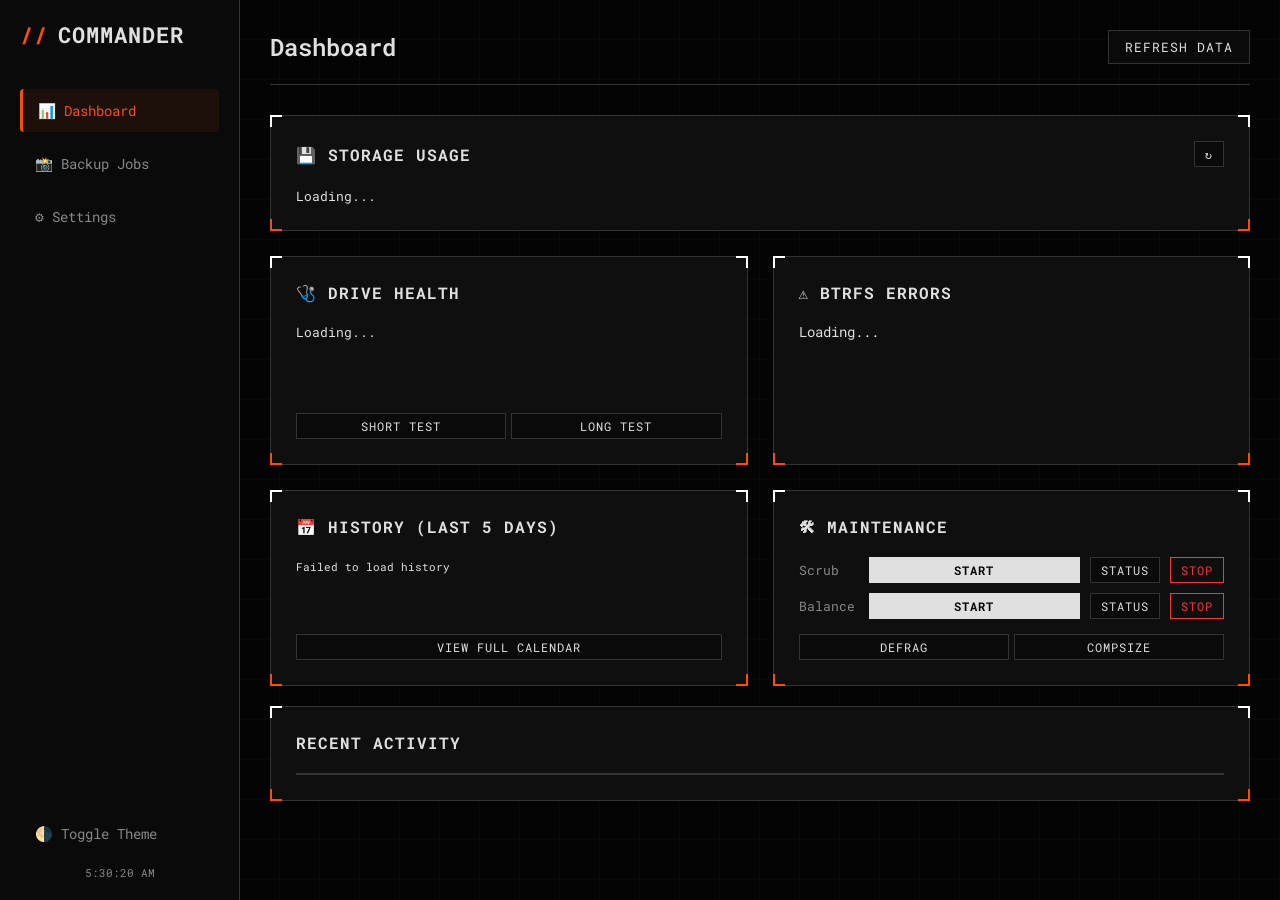
==== commit 5b8e13fd: "FIX: loading in History" ====
--- a/static/index.html
+++ b/static/index.html
@@ -7,7 +7,7 @@
     <link href="https://fonts.googleapis.com/css2?family=Roboto+Mono:wght@400;500;700&display=swap" rel="stylesheet">
     <!-- FIX: Absolute paths to static assets -->
     <link rel="stylesheet" href="/static/css/style.css">
-    <script type="module" src="/static/js/app.js"></script>
+    <script type="module" src="/static/js/app.js?v=2"></script>
 </head>
 <body>
     <div class="app-container">
@@ -36,14 +36,6 @@
                 <div id="view-dashboard" class="view-section">
                     <div class="grid">
                         
-                        <!-- CALENDAR CARD (NEW) -->
-                        <div class="card">
-                            <h2>📅 History (Last 5 Days)</h2>
-                            <div id="calMiniList" style="flex:1; margin-bottom:10px;">Loading...</div>
-                            <button class="btn btn-sm btn-sec" style="width:100%" onclick="openCalendar()">View Full Calendar</button>
-                            <span class="card-inner"></span>
-                        </div>
-
                         <!-- Storage Card -->
                         <div class="card span-2">
                             <h2><span>💾 Storage Usage</span><button class="btn btn-sm" onclick="loadStorage()">↻</button></h2>
@@ -84,6 +76,14 @@
                             <span class="card-inner"></span>
                         </div>
 
+                        <!-- CALENDAR CARD (NEW) -->
+                        <div class="card">
+                            <h2>📅 History (Last 5 Days)</h2>
+                            <div id="calMiniList" style="flex:1; margin-bottom:10px;">Loading...</div>
+                            <button class="btn btn-sm btn-sec" style="width:100%" onclick="openCalendar()">View Full Calendar</button>
+                            <span class="card-inner"></span>
+                        </div>
+
                         <!-- Maintenance -->
                         <div class="card">
                             <h2>🛠 Maintenance</h2>
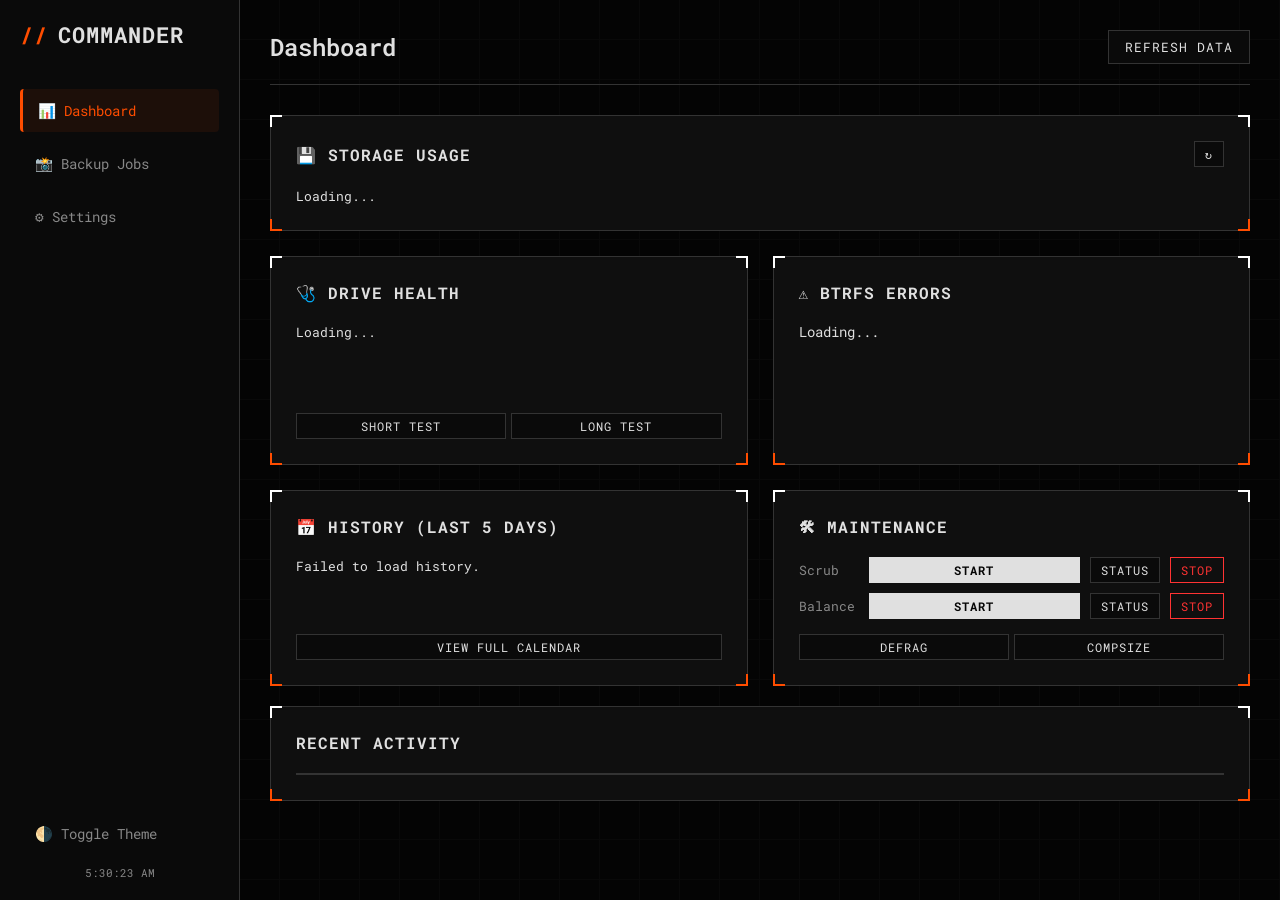
==== commit c2516d74: "FIX: Fix css btrfsStats max-height from 100 -> 200 px" ====
--- a/static/index.html
+++ b/static/index.html
@@ -72,7 +72,7 @@
                         <!-- BTRFS Stats -->
                         <div class="card">
                             <h2>⚠️ BTRFS Errors</h2>
-                            <div id="btrfsStats" style="font-size:0.85rem; max-height:100px; overflow-y:auto;">Loading...</div>
+                            <div id="btrfsStats" style="font-size:0.85rem; max-height:200px; overflow-y:auto;">Loading...</div>
                             <span class="card-inner"></span>
                         </div>
 
--- a/static/css/style.css
+++ b/static/css/style.css
@@ -277,3 +277,87 @@
 .bg-warn { background: var(--warning); }
 .text-success { color: var(--success); }
 .text-fail { color: var(--danger); }
+
+/* --- FIXED CALENDAR STYLES --- */
+
+/* Badge Style for Mini Widget */
+.badge {
+    padding: 4px 8px;
+    border-radius: 4px;
+    font-size: 0.75rem;
+    font-weight: 700;
+    letter-spacing: 0.5px;
+    display: inline-block;
+}
+.badge-success { background: rgba(0, 200, 83, 0.15); color: #00c853; border: 1px solid rgba(0, 200, 83, 0.3); }
+.badge-fail { background: rgba(255, 51, 51, 0.15); color: #ff3333; border: 1px solid rgba(255, 51, 51, 0.3); }
+
+/* Full Calendar Grid Fix */
+.cal-grid {
+    display: grid !important; /* Force Grid */
+    grid-template-columns: repeat(7, 1fr) !important; /* Force 7 Columns */
+    gap: 1px;
+    background: var(--border); /* Lines between cells */
+    border: 1px solid var(--border);
+    margin-top: 10px;
+}
+
+.cal-header {
+    display: flex;
+    justify-content: space-between;
+    align-items: center;
+    margin-bottom: 15px;
+    padding: 0 10px;
+}
+
+.cal-day-header {
+    background: var(--bg-card);
+    text-align: center;
+    padding: 10px 0;
+    color: var(--text-muted);
+    font-size: 0.8rem;
+    text-transform: uppercase;
+    font-weight: bold;
+}
+
+.cal-day {
+    background: var(--bg-app); /* Content background */
+    min-height: 100px;
+    padding: 8px;
+    position: relative;
+    transition: 0.2s;
+}
+
+.cal-day:hover { background: var(--bg-panel); }
+
+.cal-day-num {
+    position: absolute;
+    top: 8px;
+    right: 8px;
+    font-size: 0.85rem;
+    color: var(--text-muted);
+}
+
+.cal-today {
+    background: rgba(255, 77, 0, 0.05);
+    box-shadow: inset 0 0 0 1px var(--accent);
+}
+
+.cal-dots {
+    margin-top: 25px;
+    display: flex;
+    flex-wrap: wrap;
+    gap: 4px;
+}
+
+.cal-event-dot {
+    width: 10px;
+    height: 10px;
+    border-radius: 2px;
+    display: inline-block;
+}
+.bg-success { background-color: var(--success); }
+.bg-fail { background-color: var(--danger); }
+
+/* Force modal body to allow scrolling if calendar is tall */
+.modal-body { overflow-x: hidden; }
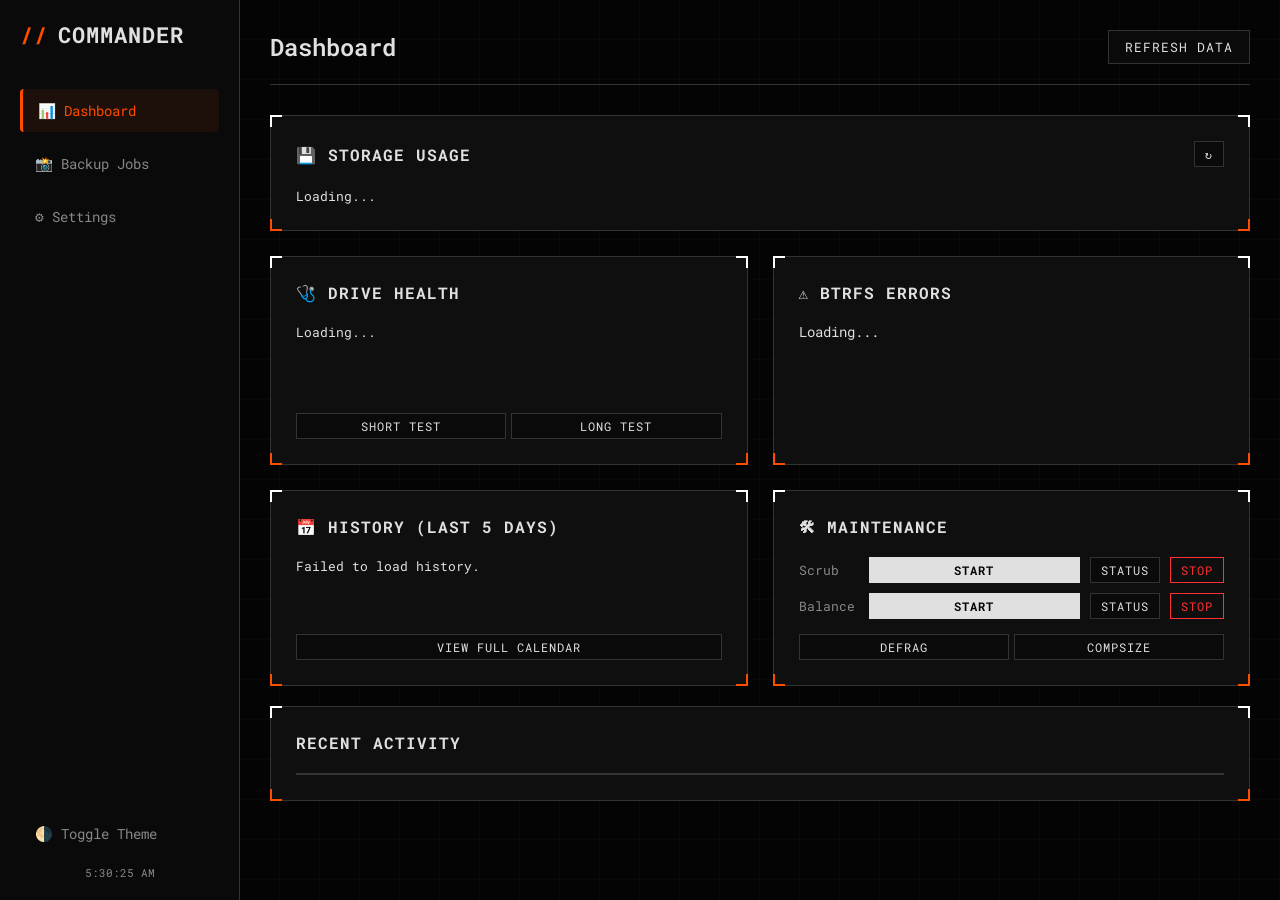
==== commit 0d511d69: "feat: implement snapshot locking, smart scheduler catch-up, and UI overhaul" ====
--- a/static/index.html
+++ b/static/index.html
@@ -157,6 +157,22 @@
                         </form>
                         <span class="card-inner"></span>
                     </div>
+
+                    <div class="card mt-20" style="max-width:600px">
+                        <h2>Data Migration</h2>
+                        <div class="flex-col">
+                            <p style="font-size:0.8rem; color:var(--text-muted); margin-bottom:10px;">
+                                Export your backup jobs and schedules to a JSON file. You can restore them later on a fresh installation.
+                            </p>
+                            <button class="btn" onclick="exportConfig()" style="width:100%">💾 Export Configuration (JSON)</button>
+                            
+                            <div style="border: 1px dashed var(--border); padding: 15px; border-radius: 4px; margin-top:10px;">
+                                <label style="margin-bottom:10px">Restore Configuration</label>
+                                <input type="file" id="configImportFile" style="width:100%; border:none; background:transparent; padding:0" accept=".json" onchange="importConfig(this)">
+                            </div>
+                        </div>
+                        <span class="card-inner"></span>
+                    </div>
                 </div>
             </div>
         </main>
--- a/static/css/style.css
+++ b/static/css/style.css
@@ -291,6 +291,7 @@
 }
 .badge-success { background: rgba(0, 200, 83, 0.15); color: #00c853; border: 1px solid rgba(0, 200, 83, 0.3); }
 .badge-fail { background: rgba(255, 51, 51, 0.15); color: #ff3333; border: 1px solid rgba(255, 51, 51, 0.3); }
+.badge-warn { background: rgba(255, 189, 0, 0.15); color: #ffbd00; border: 1px solid rgba(255, 189, 0, 0.3); }
 
 /* Full Calendar Grid Fix */
 .cal-grid {
@@ -361,3 +362,17 @@
 
 /* Force modal body to allow scrolling if calendar is tall */
 .modal-body { overflow-x: hidden; }
+
+/* New Style for Time Left under Green Dot */
+.next-run-text {
+    font-size: 0.7rem;
+    color: var(--text-muted);
+    margin-top: 3px;
+    text-align: right;
+    font-family: monospace;
+}
+.status-container {
+    display: flex;
+    flex-direction: column;
+    align-items: flex-end;
+}
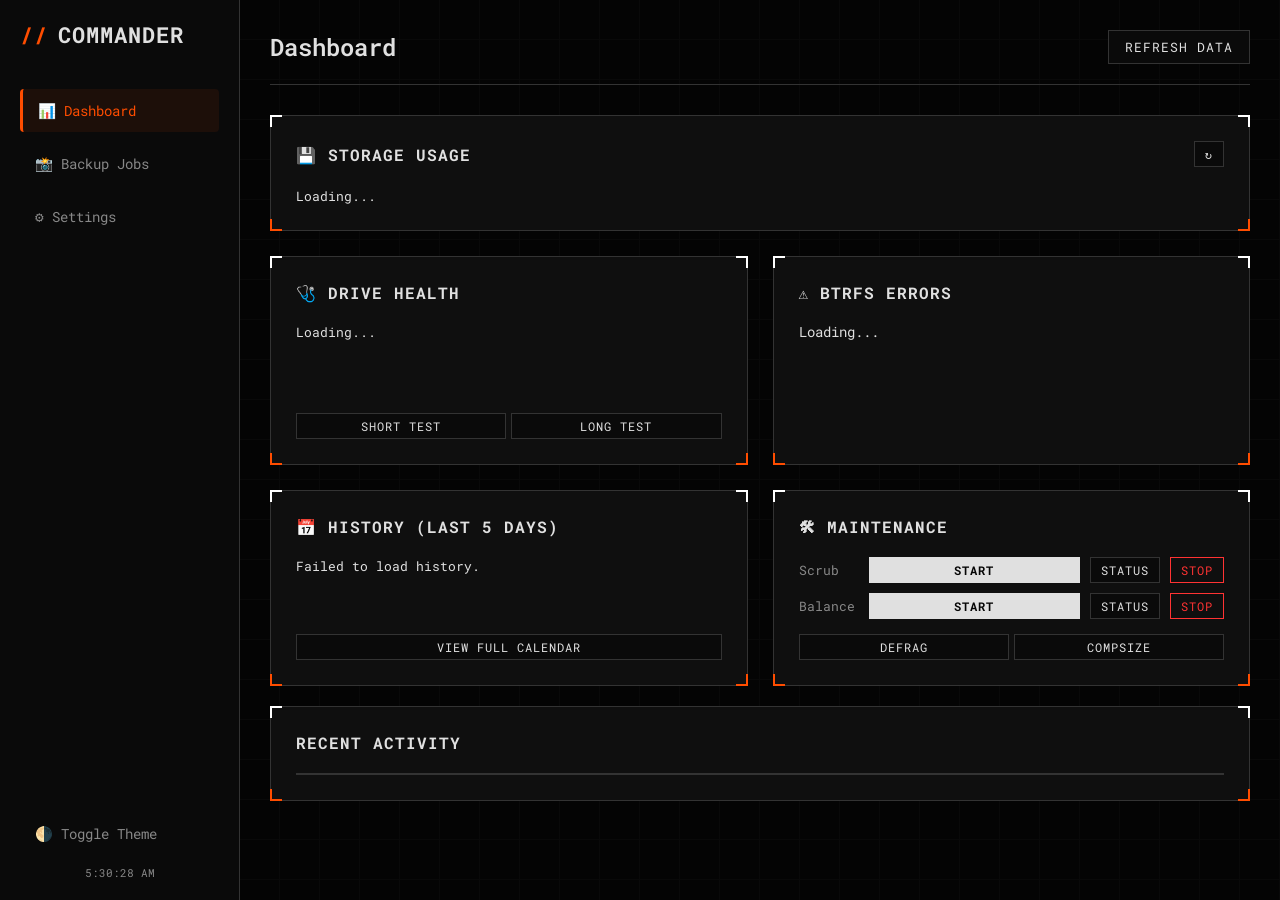
==== commit a61e9832: "FET: Increase verbosity" ====
--- a/static/index.html
+++ b/static/index.html
@@ -166,9 +166,13 @@
                             </p>
                             <button class="btn" onclick="exportConfig()" style="width:100%">💾 Export Configuration (JSON)</button>
                             
-                            <div style="border: 1px dashed var(--border); padding: 15px; border-radius: 4px; margin-top:10px;">
-                                <label style="margin-bottom:10px">Restore Configuration</label>
-                                <input type="file" id="configImportFile" style="width:100%; border:none; background:transparent; padding:0" accept=".json" onchange="importConfig(this)">
+                            <div class="file-upload-area" onclick="document.getElementById('configImportFile').click()">
+                                <div class="file-upload-icon">📁</div>
+                                <div class="file-upload-text">
+                                    <strong>Click to select file</strong> or drag and drop
+                                </div>
+                                <div class="file-upload-hint">JSON files only</div>
+                                <input type="file" id="configImportFile" class="file-upload-input" accept=".json" onchange="importConfig(this)">
                             </div>
                         </div>
                         <span class="card-inner"></span>
--- a/static/css/style.css
+++ b/static/css/style.css
@@ -376,3 +376,59 @@
     flex-direction: column;
     align-items: flex-end;
 }
+
+/* --- FILE UPLOAD STYLING --- */
+.file-upload-area {
+    border: 2px dashed var(--border);
+    border-radius: 6px;
+    padding: 25px 20px;
+    text-align: center;
+    cursor: pointer;
+    transition: all 0.2s ease;
+    background: var(--bg-app);
+    margin-top: 15px;
+    position: relative;
+    overflow: hidden;
+}
+
+.file-upload-area:hover {
+    border-color: var(--accent);
+    background: rgba(255, 77, 0, 0.05);
+}
+
+.file-upload-area:active {
+    background: rgba(255, 77, 0, 0.1);
+}
+
+.file-upload-icon {
+    font-size: 2rem;
+    margin-bottom: 10px;
+    opacity: 0.8;
+}
+
+.file-upload-text {
+    color: var(--text-main);
+    font-size: 0.9rem;
+    margin-bottom: 5px;
+}
+
+.file-upload-text strong {
+    color: var(--accent);
+}
+
+.file-upload-hint {
+    color: var(--text-muted);
+    font-size: 0.75rem;
+    text-transform: uppercase;
+    letter-spacing: 0.5px;
+}
+
+.file-upload-input {
+    position: absolute;
+    top: 0;
+    left: 0;
+    width: 100%;
+    height: 100%;
+    opacity: 0;
+    cursor: pointer;
+}
